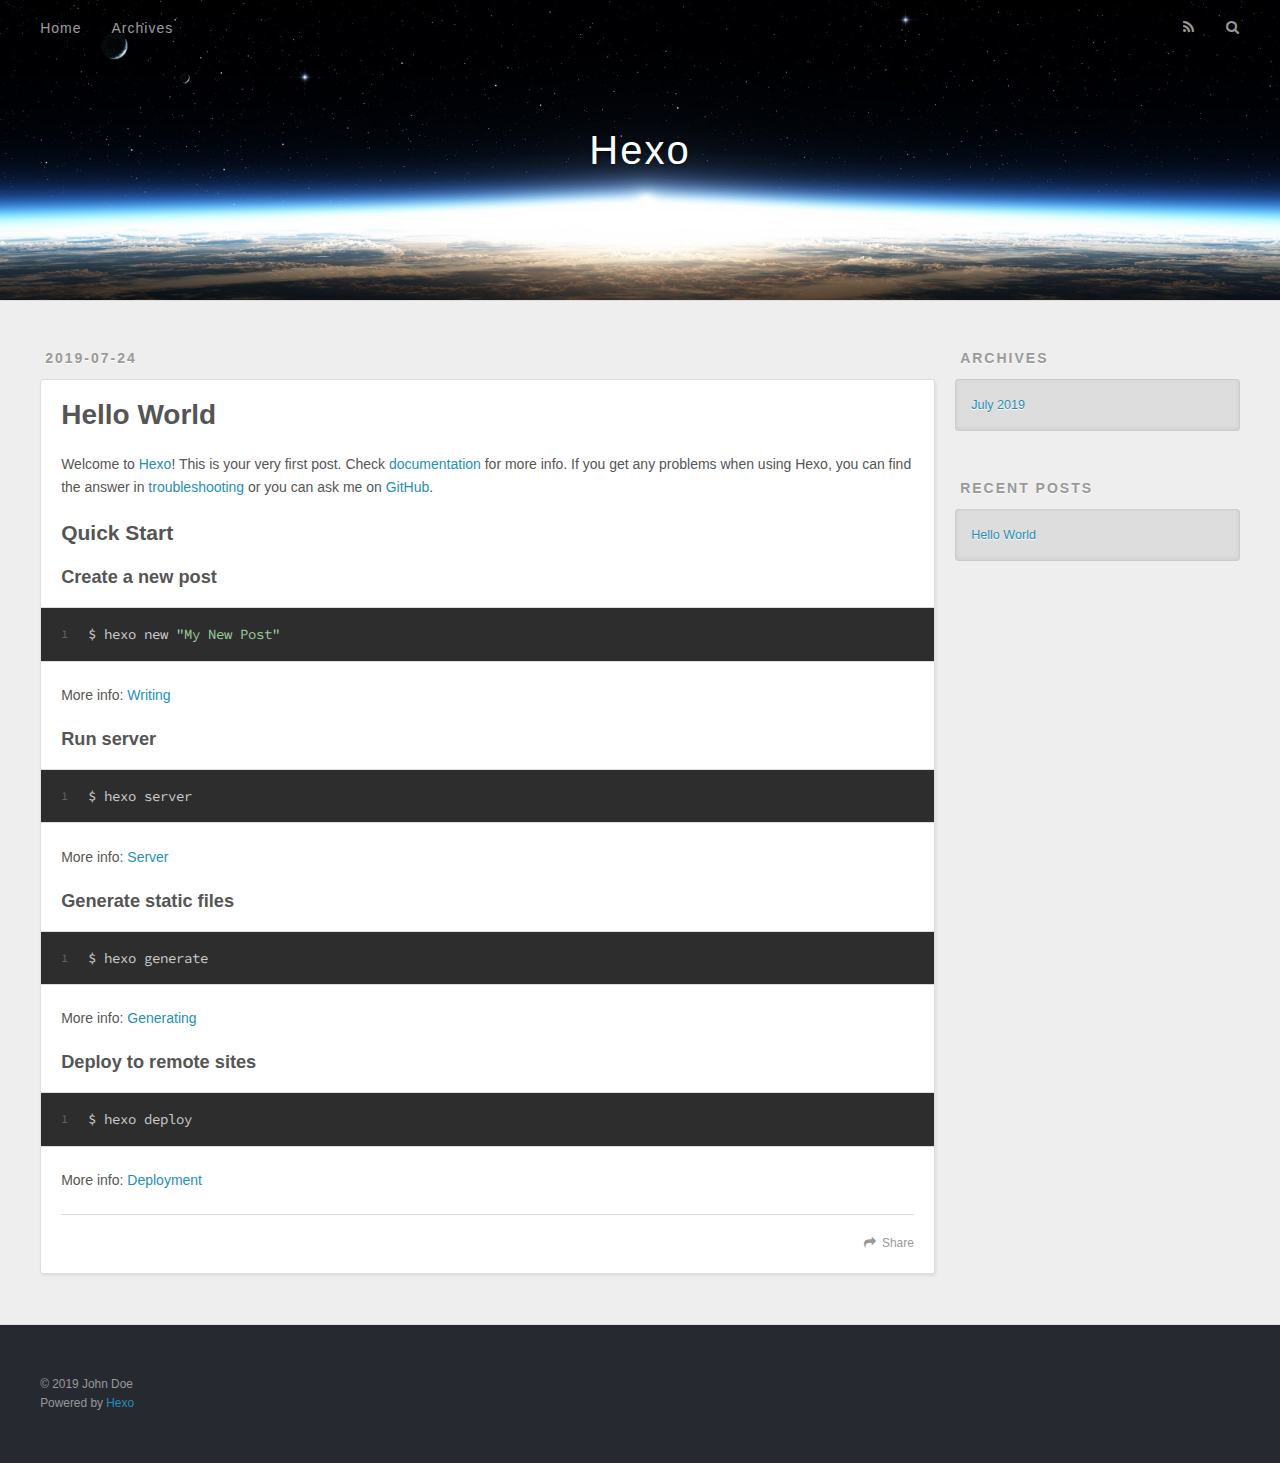
==== index.html @ 407a50f7 "Site updated: 2019-07-24 00:51:24" ====
<!DOCTYPE html>
<html>
<head><meta name="generator" content="Hexo 3.9.0">
  <meta charset="utf-8">
  

  
  <title>Hexo</title>
  <meta name="viewport" content="width=device-width, initial-scale=1, maximum-scale=1">
  <meta property="og:type" content="website">
<meta property="og:title" content="Hexo">
<meta property="og:url" content="http://yoursite.com/index.html">
<meta property="og:site_name" content="Hexo">
<meta property="og:locale" content="default">
<meta name="twitter:card" content="summary">
<meta name="twitter:title" content="Hexo">
  
    <link rel="alternate" href="/atom.xml" title="Hexo" type="application/atom+xml">
  
  
    <link rel="icon" href="/favicon.png">
  
  
    <link href="//fonts.googleapis.com/css?family=Source+Code+Pro" rel="stylesheet" type="text/css">
  
  <link rel="stylesheet" href="/css/style.css">
</head>
</html>
<body>
  <div id="container">
    <div id="wrap">
      <header id="header">
  <div id="banner"></div>
  <div id="header-outer" class="outer">
    <div id="header-title" class="inner">
      <h1 id="logo-wrap">
        <a href="/" id="logo">Hexo</a>
      </h1>
      
    </div>
    <div id="header-inner" class="inner">
      <nav id="main-nav">
        <a id="main-nav-toggle" class="nav-icon"></a>
        
          <a class="main-nav-link" href="/">Home</a>
        
          <a class="main-nav-link" href="/archives">Archives</a>
        
      </nav>
      <nav id="sub-nav">
        
          <a id="nav-rss-link" class="nav-icon" href="/atom.xml" title="RSS Feed"></a>
        
        <a id="nav-search-btn" class="nav-icon" title="Search"></a>
      </nav>
      <div id="search-form-wrap">
        <form action="//google.com/search" method="get" accept-charset="UTF-8" class="search-form"><input type="search" name="q" class="search-form-input" placeholder="Search"><button type="submit" class="search-form-submit">&#xF002;</button><input type="hidden" name="sitesearch" value="http://yoursite.com"></form>
      </div>
    </div>
  </div>
</header>
      <div class="outer">
        <section id="main">
  
    <article id="post-hello-world" class="article article-type-post" itemscope itemprop="blogPost">
  <div class="article-meta">
    <a href="/2019/07/24/hello-world/" class="article-date">
  <time datetime="2019-07-23T16:25:57.704Z" itemprop="datePublished">2019-07-24</time>
</a>
    
  </div>
  <div class="article-inner">
    
    
      <header class="article-header">
        
  
    <h1 itemprop="name">
      <a class="article-title" href="/2019/07/24/hello-world/">Hello World</a>
    </h1>
  

      </header>
    
    <div class="article-entry" itemprop="articleBody">
      
        <p>Welcome to <a href="https://hexo.io/" target="_blank" rel="noopener">Hexo</a>! This is your very first post. Check <a href="https://hexo.io/docs/" target="_blank" rel="noopener">documentation</a> for more info. If you get any problems when using Hexo, you can find the answer in <a href="https://hexo.io/docs/troubleshooting.html" target="_blank" rel="noopener">troubleshooting</a> or you can ask me on <a href="https://github.com/hexojs/hexo/issues" target="_blank" rel="noopener">GitHub</a>.</p>
<h2 id="Quick-Start"><a href="#Quick-Start" class="headerlink" title="Quick Start"></a>Quick Start</h2><h3 id="Create-a-new-post"><a href="#Create-a-new-post" class="headerlink" title="Create a new post"></a>Create a new post</h3><figure class="highlight bash"><table><tr><td class="gutter"><pre><span class="line">1</span><br></pre></td><td class="code"><pre><span class="line">$ hexo new <span class="string">"My New Post"</span></span><br></pre></td></tr></table></figure>

<p>More info: <a href="https://hexo.io/docs/writing.html" target="_blank" rel="noopener">Writing</a></p>
<h3 id="Run-server"><a href="#Run-server" class="headerlink" title="Run server"></a>Run server</h3><figure class="highlight bash"><table><tr><td class="gutter"><pre><span class="line">1</span><br></pre></td><td class="code"><pre><span class="line">$ hexo server</span><br></pre></td></tr></table></figure>

<p>More info: <a href="https://hexo.io/docs/server.html" target="_blank" rel="noopener">Server</a></p>
<h3 id="Generate-static-files"><a href="#Generate-static-files" class="headerlink" title="Generate static files"></a>Generate static files</h3><figure class="highlight bash"><table><tr><td class="gutter"><pre><span class="line">1</span><br></pre></td><td class="code"><pre><span class="line">$ hexo generate</span><br></pre></td></tr></table></figure>

<p>More info: <a href="https://hexo.io/docs/generating.html" target="_blank" rel="noopener">Generating</a></p>
<h3 id="Deploy-to-remote-sites"><a href="#Deploy-to-remote-sites" class="headerlink" title="Deploy to remote sites"></a>Deploy to remote sites</h3><figure class="highlight bash"><table><tr><td class="gutter"><pre><span class="line">1</span><br></pre></td><td class="code"><pre><span class="line">$ hexo deploy</span><br></pre></td></tr></table></figure>

<p>More info: <a href="https://hexo.io/docs/deployment.html" target="_blank" rel="noopener">Deployment</a></p>

      
    </div>
    <footer class="article-footer">
      <a data-url="http://yoursite.com/2019/07/24/hello-world/" data-id="cjyg1fv7h0000yu97b7y4ywlx" class="article-share-link">Share</a>
      
      
    </footer>
  </div>
  
</article>


  


</section>
        
          <aside id="sidebar">
  
    

  
    

  
    
  
    
  <div class="widget-wrap">
    <h3 class="widget-title">Archives</h3>
    <div class="widget">
      <ul class="archive-list"><li class="archive-list-item"><a class="archive-list-link" href="/archives/2019/07/">July 2019</a></li></ul>
    </div>
  </div>


  
    
  <div class="widget-wrap">
    <h3 class="widget-title">Recent Posts</h3>
    <div class="widget">
      <ul>
        
          <li>
            <a href="/2019/07/24/hello-world/">Hello World</a>
          </li>
        
      </ul>
    </div>
  </div>

  
</aside>
        
      </div>
      <footer id="footer">
  
  <div class="outer">
    <div id="footer-info" class="inner">
      &copy; 2019 John Doe<br>
      Powered by <a href="http://hexo.io/" target="_blank">Hexo</a>
    </div>
  </div>
</footer>
    </div>
    <nav id="mobile-nav">
  
    <a href="/" class="mobile-nav-link">Home</a>
  
    <a href="/archives" class="mobile-nav-link">Archives</a>
  
</nav>
    

<script src="//ajax.googleapis.com/ajax/libs/jquery/2.0.3/jquery.min.js"></script>


  <link rel="stylesheet" href="/fancybox/jquery.fancybox.css">
  <script src="/fancybox/jquery.fancybox.pack.js"></script>


<script src="/js/script.js"></script>



  </div>
</body>
</html>
---- css/style.css ----
body {
  width: 100%;
}
body:before,
body:after {
  content: "";
  display: table;
}
body:after {
  clear: both;
}
html,
body,
div,
span,
applet,
object,
iframe,
h1,
h2,
h3,
h4,
h5,
h6,
p,
blockquote,
pre,
a,
abbr,
acronym,
address,
big,
cite,
code,
del,
dfn,
em,
img,
ins,
kbd,
q,
s,
samp,
small,
strike,
strong,
sub,
sup,
tt,
var,
dl,
dt,
dd,
ol,
ul,
li,
fieldset,
form,
label,
legend,
table,
caption,
tbody,
tfoot,
thead,
tr,
th,
td {
  margin: 0;
  padding: 0;
  border: 0;
  outline: 0;
  font-weight: inherit;
  font-style: inherit;
  font-family: inherit;
  font-size: 100%;
  vertical-align: baseline;
}
body {
  line-height: 1;
  color: #000;
  background: #fff;
}
ol,
ul {
  list-style: none;
}
table {
  border-collapse: separate;
  border-spacing: 0;
  vertical-align: middle;
}
caption,
th,
td {
  text-align: left;
  font-weight: normal;
  vertical-align: middle;
}
a img {
  border: none;
}
input,
button {
  margin: 0;
  padding: 0;
}
input::-moz-focus-inner,
button::-moz-focus-inner {
  border: 0;
  padding: 0;
}
@font-face {
  font-family: FontAwesome;
  font-style: normal;
  font-weight: normal;
  src: url("fonts/fontawesome-webfont.eot?v=#4.0.3");
  src: url("fonts/fontawesome-webfont.eot?#iefix&v=#4.0.3") format("embedded-opentype"), url("fonts/fontawesome-webfont.woff?v=#4.0.3") format("woff"), url("fonts/fontawesome-webfont.ttf?v=#4.0.3") format("truetype"), url("fonts/fontawesome-webfont.svg#fontawesomeregular?v=#4.0.3") format("svg");
}
html,
body,
#container {
  height: 100%;
}
body {
  background: #eee;
  font: 14px -apple-system, BlinkMacSystemFont, "Segoe UI", "Roboto", "Oxygen", "Ubuntu", "Cantarell", "Fira Sans", "Droid Sans", "Helvetica Neue", sans-serif;
  -webkit-text-size-adjust: 100%;
}
.outer {
  max-width: 1220px;
  margin: 0 auto;
  padding: 0 20px;
}
.outer:before,
.outer:after {
  content: "";
  display: table;
}
.outer:after {
  clear: both;
}
.inner {
  display: inline;
  float: left;
  width: 98.33333333333333%;
  margin: 0 0.833333333333333%;
}
.left,
.alignleft {
  float: left;
}
.right,
.alignright {
  float: right;
}
.clear {
  clear: both;
}
#container {
  position: relative;
}
.mobile-nav-on {
  overflow: hidden;
}
#wrap {
  height: 100%;
  width: 100%;
  position: absolute;
  top: 0;
  left: 0;
  -webkit-transition: 0.2s ease-out;
  -moz-transition: 0.2s ease-out;
  -ms-transition: 0.2s ease-out;
  transition: 0.2s ease-out;
  z-index: 1;
  background: #eee;
}
.mobile-nav-on #wrap {
  left: 280px;
}
@media screen and (min-width: 768px) {
  #main {
    display: inline;
    float: left;
    width: 73.33333333333333%;
    margin: 0 0.833333333333333%;
  }
}
.article-date,
.article-category-link,
.archive-year,
.widget-title {
  text-decoration: none;
  text-transform: uppercase;
  letter-spacing: 2px;
  color: #999;
  margin-bottom: 1em;
  margin-left: 5px;
  line-height: 1em;
  text-shadow: 0 1px #fff;
  font-weight: bold;
}
.article-inner,
.archive-article-inner {
  background: #fff;
  -webkit-box-shadow: 1px 2px 3px #ddd;
  box-shadow: 1px 2px 3px #ddd;
  border: 1px solid #ddd;
  border-radius: 3px;
}
.article-entry h1,
.widget h1 {
  font-size: 2em;
}
.article-entry h2,
.widget h2 {
  font-size: 1.5em;
}
.article-entry h3,
.widget h3 {
  font-size: 1.3em;
}
.article-entry h4,
.widget h4 {
  font-size: 1.2em;
}
.article-entry h5,
.widget h5 {
  font-size: 1em;
}
.article-entry h6,
.widget h6 {
  font-size: 1em;
  color: #999;
}
.article-entry hr,
.widget hr {
  border: 1px dashed #ddd;
}
.article-entry strong,
.widget strong {
  font-weight: bold;
}
.article-entry em,
.widget em,
.article-entry cite,
.widget cite {
  font-style: italic;
}
.article-entry sup,
.widget sup,
.article-entry sub,
.widget sub {
  font-size: 0.75em;
  line-height: 0;
  position: relative;
  vertical-align: baseline;
}
.article-entry sup,
.widget sup {
  top: -0.5em;
}
.article-entry sub,
.widget sub {
  bottom: -0.2em;
}
.article-entry small,
.widget small {
  font-size: 0.85em;
}
.article-entry acronym,
.widget acronym,
.article-entry abbr,
.widget abbr {
  border-bottom: 1px dotted;
}
.article-entry ul,
.widget ul,
.article-entry ol,
.widget ol,
.article-entry dl,
.widget dl {
  margin: 0 20px;
  line-height: 1.6em;
}
.article-entry ul ul,
.widget ul ul,
.article-entry ol ul,
.widget ol ul,
.article-entry ul ol,
.widget ul ol,
.article-entry ol ol,
.widget ol ol {
  margin-top: 0;
  margin-bottom: 0;
}
.article-entry ul,
.widget ul {
  list-style: disc;
}
.article-entry ol,
.widget ol {
  list-style: decimal;
}
.article-entry dt,
.widget dt {
  font-weight: bold;
}
#header {
  height: 300px;
  position: relative;
  border-bottom: 1px solid #ddd;
}
#header:before,
#header:after {
  content: "";
  position: absolute;
  left: 0;
  right: 0;
  height: 40px;
}
#header:before {
  top: 0;
  background: -webkit-linear-gradient(rgba(0,0,0,0.2), transparent);
  background: -moz-linear-gradient(rgba(0,0,0,0.2), transparent);
  background: -ms-linear-gradient(rgba(0,0,0,0.2), transparent);
  background: linear-gradient(rgba(0,0,0,0.2), transparent);
}
#header:after {
  bottom: 0;
  background: -webkit-linear-gradient(transparent, rgba(0,0,0,0.2));
  background: -moz-linear-gradient(transparent, rgba(0,0,0,0.2));
  background: -ms-linear-gradient(transparent, rgba(0,0,0,0.2));
  background: linear-gradient(transparent, rgba(0,0,0,0.2));
}
#header-outer {
  height: 100%;
  position: relative;
}
#header-inner {
  position: relative;
  overflow: hidden;
}
#banner {
  position: absolute;
  top: 0;
  left: 0;
  width: 100%;
  height: 100%;
  background: url("images/banner.jpg") center #000;
  -webkit-background-size: cover;
  -moz-background-size: cover;
  background-size: cover;
  z-index: -1;
}
#header-title {
  text-align: center;
  height: 40px;
  position: absolute;
  top: 50%;
  left: 0;
  margin-top: -20px;
}
#logo,
#subtitle {
  text-decoration: none;
  color: #fff;
  font-weight: 300;
  text-shadow: 0 1px 4px rgba(0,0,0,0.3);
}
#logo {
  font-size: 40px;
  line-height: 40px;
  letter-spacing: 2px;
}
#subtitle {
  font-size: 16px;
  line-height: 16px;
  letter-spacing: 1px;
}
#subtitle-wrap {
  margin-top: 16px;
}
#main-nav {
  float: left;
  margin-left: -15px;
}
.nav-icon,
.main-nav-link {
  float: left;
  color: #fff;
  opacity: 0.6;
  text-decoration: none;
  text-shadow: 0 1px rgba(0,0,0,0.2);
  -webkit-transition: opacity 0.2s;
  -moz-transition: opacity 0.2s;
  -ms-transition: opacity 0.2s;
  transition: opacity 0.2s;
  display: block;
  padding: 20px 15px;
}
.nav-icon:hover,
.main-nav-link:hover {
  opacity: 1;
}
.nav-icon {
  font-family: FontAwesome;
  text-align: center;
  font-size: 14px;
  width: 14px;
  height: 14px;
  padding: 20px 15px;
  position: relative;
  cursor: pointer;
}
.main-nav-link {
  font-weight: 300;
  letter-spacing: 1px;
}
@media screen and (max-width: 479px) {
  .main-nav-link {
    display: none;
  }
}
#main-nav-toggle {
  display: none;
}
#main-nav-toggle:before {
  content: "\f0c9";
}
@media screen and (max-width: 479px) {
  #main-nav-toggle {
    display: block;
  }
}
#sub-nav {
  float: right;
  margin-right: -15px;
}
#nav-rss-link:before {
  content: "\f09e";
}
#nav-search-btn:before {
  content: "\f002";
}
#search-form-wrap {
  position: absolute;
  top: 15px;
  width: 150px;
  height: 30px;
  right: -150px;
  opacity: 0;
  -webkit-transition: 0.2s ease-out;
  -moz-transition: 0.2s ease-out;
  -ms-transition: 0.2s ease-out;
  transition: 0.2s ease-out;
}
#search-form-wrap.on {
  opacity: 1;
  right: 0;
}
@media screen and (max-width: 479px) {
  #search-form-wrap {
    width: 100%;
    right: -100%;
  }
}
.search-form {
  position: absolute;
  top: 0;
  left: 0;
  right: 0;
  background: #fff;
  padding: 5px 15px;
  border-radius: 15px;
  -webkit-box-shadow: 0 0 10px rgba(0,0,0,0.3);
  box-shadow: 0 0 10px rgba(0,0,0,0.3);
}
.search-form-input {
  border: none;
  background: none;
  color: #555;
  width: 100%;
  font: 13px -apple-system, BlinkMacSystemFont, "Segoe UI", "Roboto", "Oxygen", "Ubuntu", "Cantarell", "Fira Sans", "Droid Sans", "Helvetica Neue", sans-serif;
  outline: none;
}
.search-form-input::-webkit-search-results-decoration,
.search-form-input::-webkit-search-cancel-button {
  -webkit-appearance: none;
}
.search-form-submit {
  position: absolute;
  top: 50%;
  right: 10px;
  margin-top: -7px;
  font: 13px FontAwesome;
  border: none;
  background: none;
  color: #bbb;
  cursor: pointer;
}
.search-form-submit:hover,
.search-form-submit:focus {
  color: #777;
}
.article {
  margin: 50px 0;
}
.article-inner {
  overflow: hidden;
}
.article-meta:before,
.article-meta:after {
  content: "";
  display: table;
}
.article-meta:after {
  clear: both;
}
.article-date {
  float: left;
}
.article-category {
  float: left;
  line-height: 1em;
  color: #ccc;
  text-shadow: 0 1px #fff;
  margin-left: 8px;
}
.article-category:before {
  content: "\2022";
}
.article-category-link {
  margin: 0 12px 1em;
}
.article-header {
  padding: 20px 20px 0;
}
.article-title {
  text-decoration: none;
  font-size: 2em;
  font-weight: bold;
  color: #555;
  line-height: 1.1em;
  -webkit-transition: color 0.2s;
  -moz-transition: color 0.2s;
  -ms-transition: color 0.2s;
  transition: color 0.2s;
}
a.article-title:hover {
  color: #258fb8;
}
.article-entry {
  color: #555;
  padding: 0 20px;
}
.article-entry:before,
.article-entry:after {
  content: "";
  display: table;
}
.article-entry:after {
  clear: both;
}
.article-entry p,
.article-entry table {
  line-height: 1.6em;
  margin: 1.6em 0;
}
.article-entry h1,
.article-entry h2,
.article-entry h3,
.article-entry h4,
.article-entry h5,
.article-entry h6 {
  font-weight: bold;
}
.article-entry h1,
.article-entry h2,
.article-entry h3,
.article-entry h4,
.article-entry h5,
.article-entry h6 {
  line-height: 1.1em;
  margin: 1.1em 0;
}
.article-entry a {
  color: #258fb8;
  text-decoration: none;
}
.article-entry a:hover {
  text-decoration: underline;
}
.article-entry ul,
.article-entry ol,
.article-entry dl {
  margin-top: 1.6em;
  margin-bottom: 1.6em;
}
.article-entry img,
.article-entry video {
  max-width: 100%;
  height: auto;
  display: block;
  margin: auto;
}
.article-entry iframe {
  border: none;
}
.article-entry table {
  width: 100%;
  border-collapse: collapse;
  border-spacing: 0;
}
.article-entry th {
  font-weight: bold;
  border-bottom: 3px solid #ddd;
  padding-bottom: 0.5em;
}
.article-entry td {
  border-bottom: 1px solid #ddd;
  padding: 10px 0;
}
.article-entry blockquote {
  font-family: Georgia, "Times New Roman", serif;
  font-size: 1.4em;
  margin: 1.6em 20px;
  text-align: center;
}
.article-entry blockquote footer {
  font-size: 14px;
  margin: 1.6em 0;
  font-family: -apple-system, BlinkMacSystemFont, "Segoe UI", "Roboto", "Oxygen", "Ubuntu", "Cantarell", "Fira Sans", "Droid Sans", "Helvetica Neue", sans-serif;
}
.article-entry blockquote footer cite:before {
  content: "—";
  padding: 0 0.5em;
}
.article-entry .pullquote {
  text-align: left;
  width: 45%;
  margin: 0;
}
.article-entry .pullquote.left {
  margin-left: 0.5em;
  margin-right: 1em;
}
.article-entry .pullquote.right {
  margin-right: 0.5em;
  margin-left: 1em;
}
.article-entry .caption {
  color: #999;
  display: block;
  font-size: 0.9em;
  margin-top: 0.5em;
  position: relative;
  text-align: center;
}
.article-entry .video-container {
  position: relative;
  padding-top: 56.25%;
  height: 0;
  overflow: hidden;
}
.article-entry .video-container iframe,
.article-entry .video-container object,
.article-entry .video-container embed {
  position: absolute;
  top: 0;
  left: 0;
  width: 100%;
  height: 100%;
  margin-top: 0;
}
.article-more-link a {
  display: inline-block;
  line-height: 1em;
  padding: 6px 15px;
  border-radius: 15px;
  background: #eee;
  color: #999;
  text-shadow: 0 1px #fff;
  text-decoration: none;
}
.article-more-link a:hover {
  background: #258fb8;
  color: #fff;
  text-decoration: none;
  text-shadow: 0 1px #1e7293;
}
.article-footer {
  font-size: 0.85em;
  line-height: 1.6em;
  border-top: 1px solid #ddd;
  padding-top: 1.6em;
  margin: 0 20px 20px;
}
.article-footer:before,
.article-footer:after {
  content: "";
  display: table;
}
.article-footer:after {
  clear: both;
}
.article-footer a {
  color: #999;
  text-decoration: none;
}
.article-footer a:hover {
  color: #555;
}
.article-tag-list-item {
  float: left;
  margin-right: 10px;
}
.article-tag-list-link:before {
  content: "#";
}
.article-comment-link {
  float: right;
}
.article-comment-link:before {
  content: "\f075";
  font-family: FontAwesome;
  padding-right: 8px;
}
.article-share-link {
  cursor: pointer;
  float: right;
  margin-left: 20px;
}
.article-share-link:before {
  content: "\f064";
  font-family: FontAwesome;
  padding-right: 6px;
}
#article-nav {
  position: relative;
}
#article-nav:before,
#article-nav:after {
  content: "";
  display: table;
}
#article-nav:after {
  clear: both;
}
@media screen and (min-width: 768px) {
  #article-nav {
    margin: 50px 0;
  }
  #article-nav:before {
    width: 8px;
    height: 8px;
    position: absolute;
    top: 50%;
    left: 50%;
    margin-top: -4px;
    margin-left: -4px;
    content: "";
    border-radius: 50%;
    background: #ddd;
    -webkit-box-shadow: 0 1px 2px #fff;
    box-shadow: 0 1px 2px #fff;
  }
}
.article-nav-link-wrap {
  text-decoration: none;
  text-shadow: 0 1px #fff;
  color: #999;
  -webkit-box-sizing: border-box;
  -moz-box-sizing: border-box;
  box-sizing: border-box;
  margin-top: 50px;
  text-align: center;
  display: block;
}
.article-nav-link-wrap:hover {
  color: #555;
}
@media screen and (min-width: 768px) {
  .article-nav-link-wrap {
    width: 50%;
    margin-top: 0;
  }
}
@media screen and (min-width: 768px) {
  #article-nav-newer {
    float: left;
    text-align: right;
    padding-right: 20px;
  }
}
@media screen and (min-width: 768px) {
  #article-nav-older {
    float: right;
    text-align: left;
    padding-left: 20px;
  }
}
.article-nav-caption {
  text-transform: uppercase;
  letter-spacing: 2px;
  color: #ddd;
  line-height: 1em;
  font-weight: bold;
}
#article-nav-newer .article-nav-caption {
  margin-right: -2px;
}
.article-nav-title {
  font-size: 0.85em;
  line-height: 1.6em;
  margin-top: 0.5em;
}
.article-share-box {
  position: absolute;
  display: none;
  background: #fff;
  -webkit-box-shadow: 1px 2px 10px rgba(0,0,0,0.2);
  box-shadow: 1px 2px 10px rgba(0,0,0,0.2);
  border-radius: 3px;
  margin-left: -145px;
  overflow: hidden;
  z-index: 1;
}
.article-share-box.on {
  display: block;
}
.article-share-input {
  width: 100%;
  background: none;
  -webkit-box-sizing: border-box;
  -moz-box-sizing: border-box;
  box-sizing: border-box;
  font: 14px -apple-system, BlinkMacSystemFont, "Segoe UI", "Roboto", "Oxygen", "Ubuntu", "Cantarell", "Fira Sans", "Droid Sans", "Helvetica Neue", sans-serif;
  padding: 0 15px;
  color: #555;
  outline: none;
  border: 1px solid #ddd;
  border-radius: 3px 3px 0 0;
  height: 36px;
  line-height: 36px;
}
.article-share-links {
  background: #eee;
}
.article-share-links:before,
.article-share-links:after {
  content: "";
  display: table;
}
.article-share-links:after {
  clear: both;
}
.article-share-twitter,
.article-share-facebook,
.article-share-pinterest,
.article-share-google {
  width: 50px;
  height: 36px;
  display: block;
  float: left;
  position: relative;
  color: #999;
  text-shadow: 0 1px #fff;
}
.article-share-twitter:before,
.article-share-facebook:before,
.article-share-pinterest:before,
.article-share-google:before {
  font-size: 20px;
  font-family: FontAwesome;
  width: 20px;
  height: 20px;
  position: absolute;
  top: 50%;
  left: 50%;
  margin-top: -10px;
  margin-left: -10px;
  text-align: center;
}
.article-share-twitter:hover,
.article-share-facebook:hover,
.article-share-pinterest:hover,
.article-share-google:hover {
  color: #fff;
}
.article-share-twitter:before {
  content: "\f099";
}
.article-share-twitter:hover {
  background: #00aced;
  text-shadow: 0 1px #008abe;
}
.article-share-facebook:before {
  content: "\f09a";
}
.article-share-facebook:hover {
  background: #3b5998;
  text-shadow: 0 1px #2f477a;
}
.article-share-pinterest:before {
  content: "\f0d2";
}
.article-share-pinterest:hover {
  background: #cb2027;
  text-shadow: 0 1px #a21a1f;
}
.article-share-google:before {
  content: "\f0d5";
}
.article-share-google:hover {
  background: #dd4b39;
  text-shadow: 0 1px #be3221;
}
.article-gallery {
  background: #000;
  position: relative;
}
.article-gallery-photos {
  position: relative;
  overflow: hidden;
}
.article-gallery-img {
  display: none;
  max-width: 100%;
}
.article-gallery-img:first-child {
  display: block;
}
.article-gallery-img.loaded {
  position: absolute;
  display: block;
}
.article-gallery-img img {
  display: block;
  max-width: 100%;
  margin: 0 auto;
}
#comments {
  background: #fff;
  -webkit-box-shadow: 1px 2px 3px #ddd;
  box-shadow: 1px 2px 3px #ddd;
  padding: 20px;
  border: 1px solid #ddd;
  border-radius: 3px;
  margin: 50px 0;
}
#comments a {
  color: #258fb8;
}
.archives-wrap {
  margin: 50px 0;
}
.archives:before,
.archives:after {
  content: "";
  display: table;
}
.archives:after {
  clear: both;
}
.archive-year-wrap {
  margin-bottom: 1em;
}
.archives {
  -webkit-column-gap: 10px;
  -moz-column-gap: 10px;
  column-gap: 10px;
}
@media screen and (min-width: 480px) and (max-width: 767px) {
  .archives {
    -webkit-column-count: 2;
    -moz-column-count: 2;
    column-count: 2;
  }
}
@media screen and (min-width: 768px) {
  .archives {
    -webkit-column-count: 3;
    -moz-column-count: 3;
    column-count: 3;
  }
}
.archive-article {
  -webkit-column-break-inside: avoid;
  page-break-inside: avoid;
  overflow: hidden;
  break-inside: avoid-column;
}
.archive-article-inner {
  padding: 10px;
  margin-bottom: 15px;
}
.archive-article-title {
  text-decoration: none;
  font-weight: bold;
  color: #555;
  -webkit-transition: color 0.2s;
  -moz-transition: color 0.2s;
  -ms-transition: color 0.2s;
  transition: color 0.2s;
  line-height: 1.6em;
}
.archive-article-title:hover {
  color: #258fb8;
}
.archive-article-footer {
  margin-top: 1em;
}
.archive-article-date {
  color: #999;
  text-decoration: none;
  font-size: 0.85em;
  line-height: 1em;
  margin-bottom: 0.5em;
  display: block;
}
#page-nav {
  margin: 50px auto;
  background: #fff;
  -webkit-box-shadow: 1px 2px 3px #ddd;
  box-shadow: 1px 2px 3px #ddd;
  border: 1px solid #ddd;
  border-radius: 3px;
  text-align: center;
  color: #999;
  overflow: hidden;
}
#page-nav:before,
#page-nav:after {
  content: "";
  display: table;
}
#page-nav:after {
  clear: both;
}
#page-nav a,
#page-nav span {
  padding: 10px 20px;
  line-height: 1;
  height: 2ex;
}
#page-nav a {
  color: #999;
  text-decoration: none;
}
#page-nav a:hover {
  background: #999;
  color: #fff;
}
#page-nav .prev {
  float: left;
}
#page-nav .next {
  float: right;
}
#page-nav .page-number {
  display: inline-block;
}
@media screen and (max-width: 479px) {
  #page-nav .page-number {
    display: none;
  }
}
#page-nav .current {
  color: #555;
  font-weight: bold;
}
#page-nav .space {
  color: #ddd;
}
#footer {
  background: #262a30;
  padding: 50px 0;
  border-top: 1px solid #ddd;
  color: #999;
}
#footer a {
  color: #258fb8;
  text-decoration: none;
}
#footer a:hover {
  text-decoration: underline;
}
#footer-info {
  line-height: 1.6em;
  font-size: 0.85em;
}
.article-entry pre,
.article-entry .highlight {
  background: #2d2d2d;
  margin: 0 -20px;
  padding: 15px 20px;
  border-style: solid;
  border-color: #ddd;
  border-width: 1px 0;
  overflow: auto;
  color: #ccc;
  line-height: 22.400000000000002px;
}
.article-entry .highlight .gutter pre,
.article-entry .gist .gist-file .gist-data .line-numbers {
  color: #666;
  font-size: 0.85em;
}
.article-entry pre,
.article-entry code {
  font-family: "Source Code Pro", Consolas, Monaco, Menlo, Consolas, monospace;
}
.article-entry code {
  background: #eee;
  text-shadow: 0 1px #fff;
  padding: 0 0.3em;
}
.article-entry pre code {
  background: none;
  text-shadow: none;
  padding: 0;
}
.article-entry .highlight pre {
  border: none;
  margin: 0;
  padding: 0;
}
.article-entry .highlight table {
  margin: 0;
  width: auto;
}
.article-entry .highlight td {
  border: none;
  padding: 0;
}
.article-entry .highlight figcaption {
  font-size: 0.85em;
  color: #999;
  line-height: 1em;
  margin-bottom: 1em;
}
.article-entry .highlight figcaption:before,
.article-entry .highlight figcaption:after {
  content: "";
  display: table;
}
.article-entry .highlight figcaption:after {
  clear: both;
}
.article-entry .highlight figcaption a {
  float: right;
}
.article-entry .highlight .gutter pre {
  text-align: right;
  padding-right: 20px;
}
.article-entry .highlight .line {
  height: 22.400000000000002px;
}
.article-entry .highlight .line.marked {
  background: #515151;
}
.article-entry .gist {
  margin: 0 -20px;
  border-style: solid;
  border-color: #ddd;
  border-width: 1px 0;
  background: #2d2d2d;
  padding: 15px 20px 15px 0;
}
.article-entry .gist .gist-file {
  border: none;
  font-family: "Source Code Pro", Consolas, Monaco, Menlo, Consolas, monospace;
  margin: 0;
}
.article-entry .gist .gist-file .gist-data {
  background: none;
  border: none;
}
.article-entry .gist .gist-file .gist-data .line-numbers {
  background: none;
  border: none;
  padding: 0 20px 0 0;
}
.article-entry .gist .gist-file .gist-data .line-data {
  padding: 0 !important;
}
.article-entry .gist .gist-file .highlight {
  margin: 0;
  padding: 0;
  border: none;
}
.article-entry .gist .gist-file .gist-meta {
  background: #2d2d2d;
  color: #999;
  font: 0.85em -apple-system, BlinkMacSystemFont, "Segoe UI", "Roboto", "Oxygen", "Ubuntu", "Cantarell", "Fira Sans", "Droid Sans", "Helvetica Neue", sans-serif;
  text-shadow: 0 0;
  padding: 0;
  margin-top: 1em;
  margin-left: 20px;
}
.article-entry .gist .gist-file .gist-meta a {
  color: #258fb8;
  font-weight: normal;
}
.article-entry .gist .gist-file .gist-meta a:hover {
  text-decoration: underline;
}
pre .comment,
pre .title {
  color: #999;
}
pre .variable,
pre .attribute,
pre .tag,
pre .regexp,
pre .ruby .constant,
pre .xml .tag .title,
pre .xml .pi,
pre .xml .doctype,
pre .html .doctype,
pre .css .id,
pre .css .class,
pre .css .pseudo {
  color: #f2777a;
}
pre .number,
pre .preprocessor,
pre .built_in,
pre .literal,
pre .params,
pre .constant {
  color: #f99157;
}
pre .class,
pre .ruby .class .title,
pre .css .rules .attribute {
  color: #9c9;
}
pre .string,
pre .value,
pre .inheritance,
pre .header,
pre .ruby .symbol,
pre .xml .cdata {
  color: #9c9;
}
pre .css .hexcolor {
  color: #6cc;
}
pre .function,
pre .python .decorator,
pre .python .title,
pre .ruby .function .title,
pre .ruby .title .keyword,
pre .perl .sub,
pre .javascript .title,
pre .coffeescript .title {
  color: #69c;
}
pre .keyword,
pre .javascript .function {
  color: #c9c;
}
@media screen and (max-width: 479px) {
  #mobile-nav {
    position: absolute;
    top: 0;
    left: 0;
    width: 280px;
    height: 100%;
    background: #191919;
    border-right: 1px solid #fff;
  }
}
@media screen and (max-width: 479px) {
  .mobile-nav-link {
    display: block;
    color: #999;
    text-decoration: none;
    padding: 15px 20px;
    font-weight: bold;
  }
  .mobile-nav-link:hover {
    color: #fff;
  }
}
@media screen and (min-width: 768px) {
  #sidebar {
    display: inline;
    float: left;
    width: 23.333333333333332%;
    margin: 0 0.833333333333333%;
  }
}
.widget-wrap {
  margin: 50px 0;
}
.widget {
  color: #777;
  text-shadow: 0 1px #fff;
  background: #ddd;
  -webkit-box-shadow: 0 -1px 4px #ccc inset;
  box-shadow: 0 -1px 4px #ccc inset;
  border: 1px solid #ccc;
  padding: 15px;
  border-radius: 3px;
}
.widget a {
  color: #258fb8;
  text-decoration: none;
}
.widget a:hover {
  text-decoration: underline;
}
.widget ul ul,
.widget ol ul,
.widget dl ul,
.widget ul ol,
.widget ol ol,
.widget dl ol,
.widget ul dl,
.widget ol dl,
.widget dl dl {
  margin-left: 15px;
  list-style: disc;
}
.widget {
  line-height: 1.6em;
  word-wrap: break-word;
  font-size: 0.9em;
}
.widget ul,
.widget ol {
  list-style: none;
  margin: 0;
}
.widget ul ul,
.widget ol ul,
.widget ul ol,
.widget ol ol {
  margin: 0 20px;
}
.widget ul ul,
.widget ol ul {
  list-style: disc;
}
.widget ul ol,
.widget ol ol {
  list-style: decimal;
}
.category-list-count,
.tag-list-count,
.archive-list-count {
  padding-left: 5px;
  color: #999;
  font-size: 0.85em;
}
.category-list-count:before,
.tag-list-count:before,
.archive-list-count:before {
  content: "(";
}
.category-list-count:after,
.tag-list-count:after,
.archive-list-count:after {
  content: ")";
}
.tagcloud a {
  margin-right: 5px;
  display: inline-block;
}
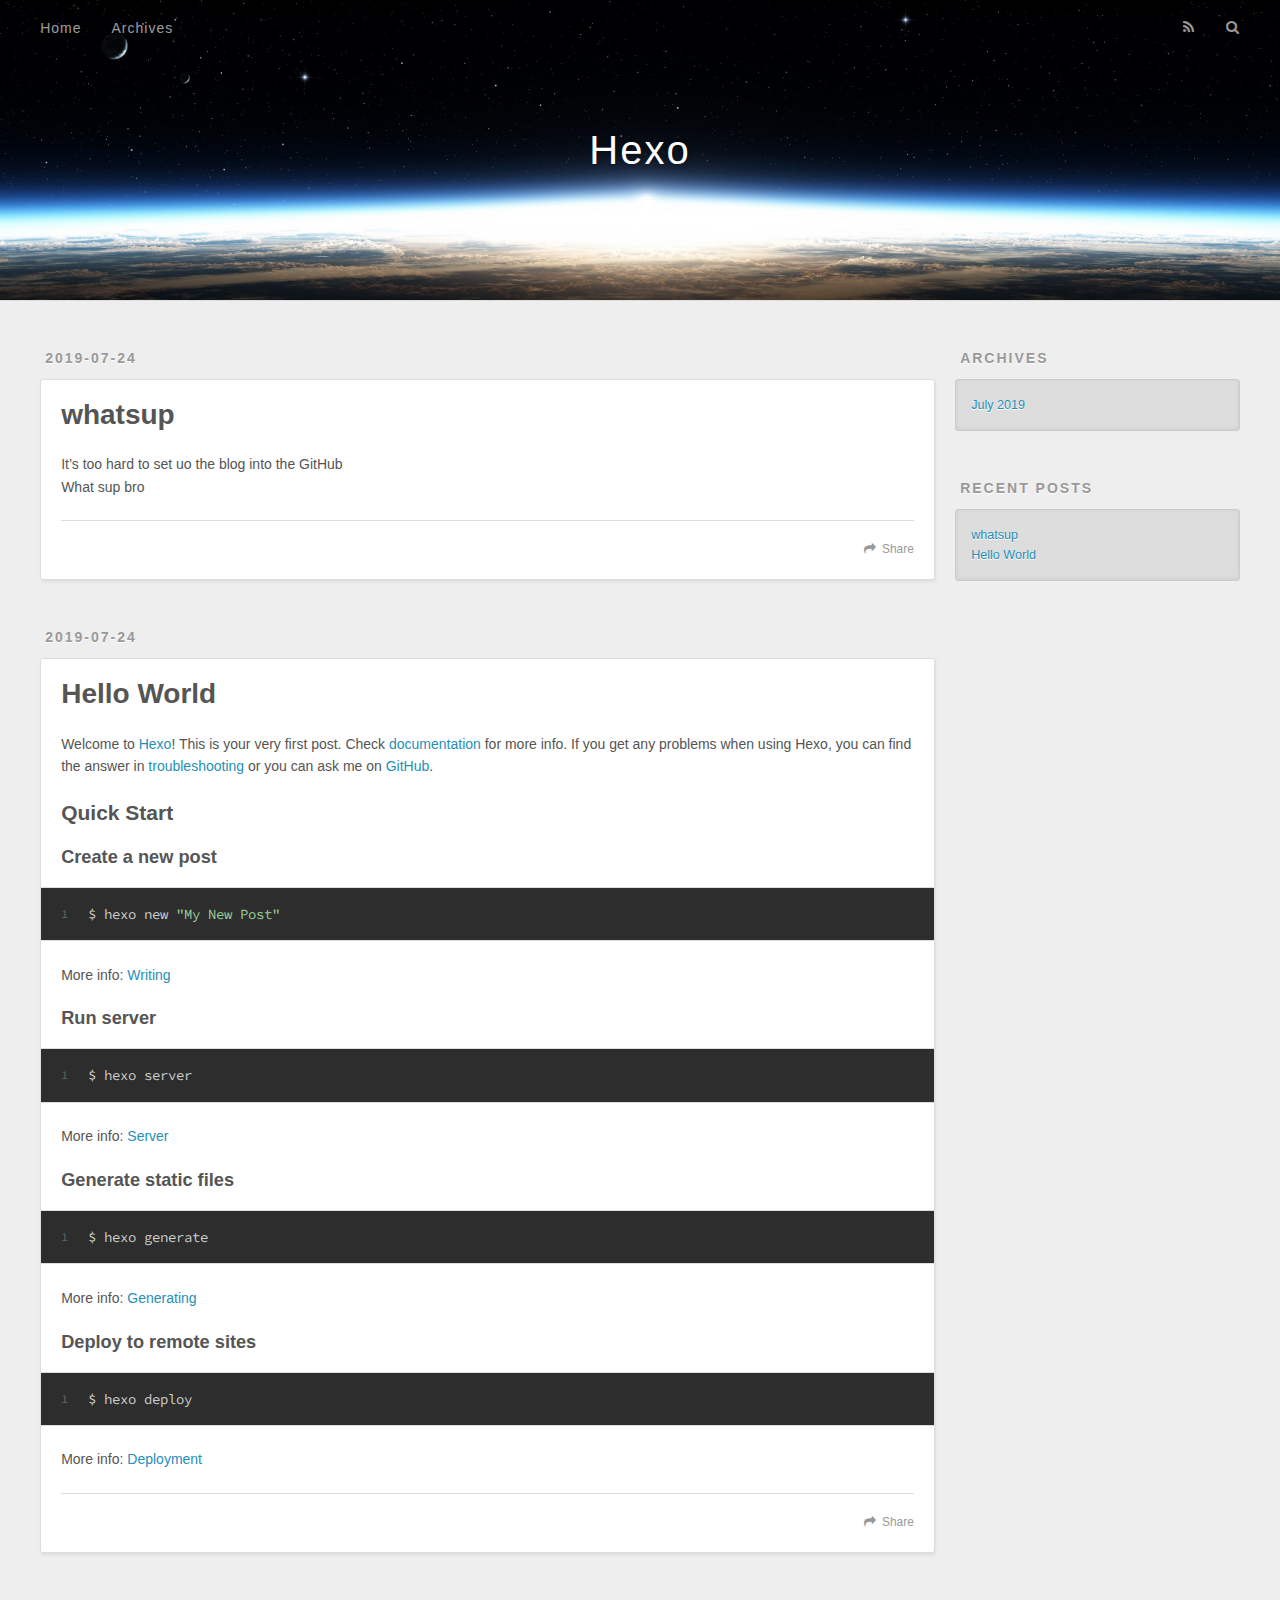
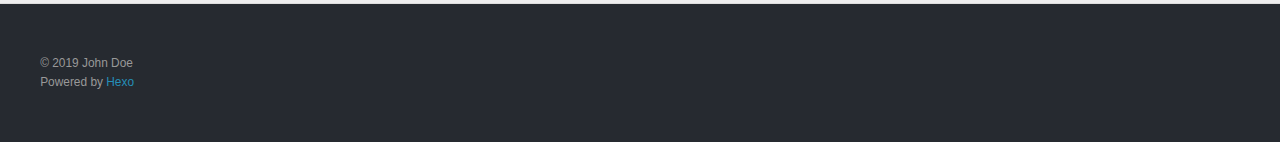
==== commit 904702e4: "Site updated: 2019-07-24 01:27:17" ====
--- a/index.html
+++ b/index.html
@@ -62,6 +62,43 @@
       <div class="outer">
         <section id="main">
   
+    <article id="post-whatsup" class="article article-type-post" itemscope itemprop="blogPost">
+  <div class="article-meta">
+    <a href="/2019/07/24/whatsup/" class="article-date">
+  <time datetime="2019-07-23T17:25:23.000Z" itemprop="datePublished">2019-07-24</time>
+</a>
+    
+  </div>
+  <div class="article-inner">
+    
+    
+      <header class="article-header">
+        
+  
+    <h1 itemprop="name">
+      <a class="article-title" href="/2019/07/24/whatsup/">whatsup</a>
+    </h1>
+  
+
+      </header>
+    
+    <div class="article-entry" itemprop="articleBody">
+      
+        <p>It’s too hard to set uo the blog into the GitHub<br>What sup bro</p>
+
+      
+    </div>
+    <footer class="article-footer">
+      <a data-url="http://yoursite.com/2019/07/24/whatsup/" data-id="cjyg3d7k70001hk9785lm76ee" class="article-share-link">Share</a>
+      
+      
+    </footer>
+  </div>
+  
+</article>
+
+
+  
     <article id="post-hello-world" class="article article-type-post" itemscope itemprop="blogPost">
   <div class="article-meta">
     <a href="/2019/07/24/hello-world/" class="article-date">
@@ -101,7 +138,7 @@
       
     </div>
     <footer class="article-footer">
-      <a data-url="http://yoursite.com/2019/07/24/hello-world/" data-id="cjyg1fv7h0000yu97b7y4ywlx" class="article-share-link">Share</a>
+      <a data-url="http://yoursite.com/2019/07/24/hello-world/" data-id="cjyg3d7k20000hk9774qochwr" class="article-share-link">Share</a>
       
       
     </footer>
@@ -142,6 +179,10 @@
       <ul>
         
           <li>
+            <a href="/2019/07/24/whatsup/">whatsup</a>
+          </li>
+        
+          <li>
             <a href="/2019/07/24/hello-world/">Hello World</a>
           </li>
         
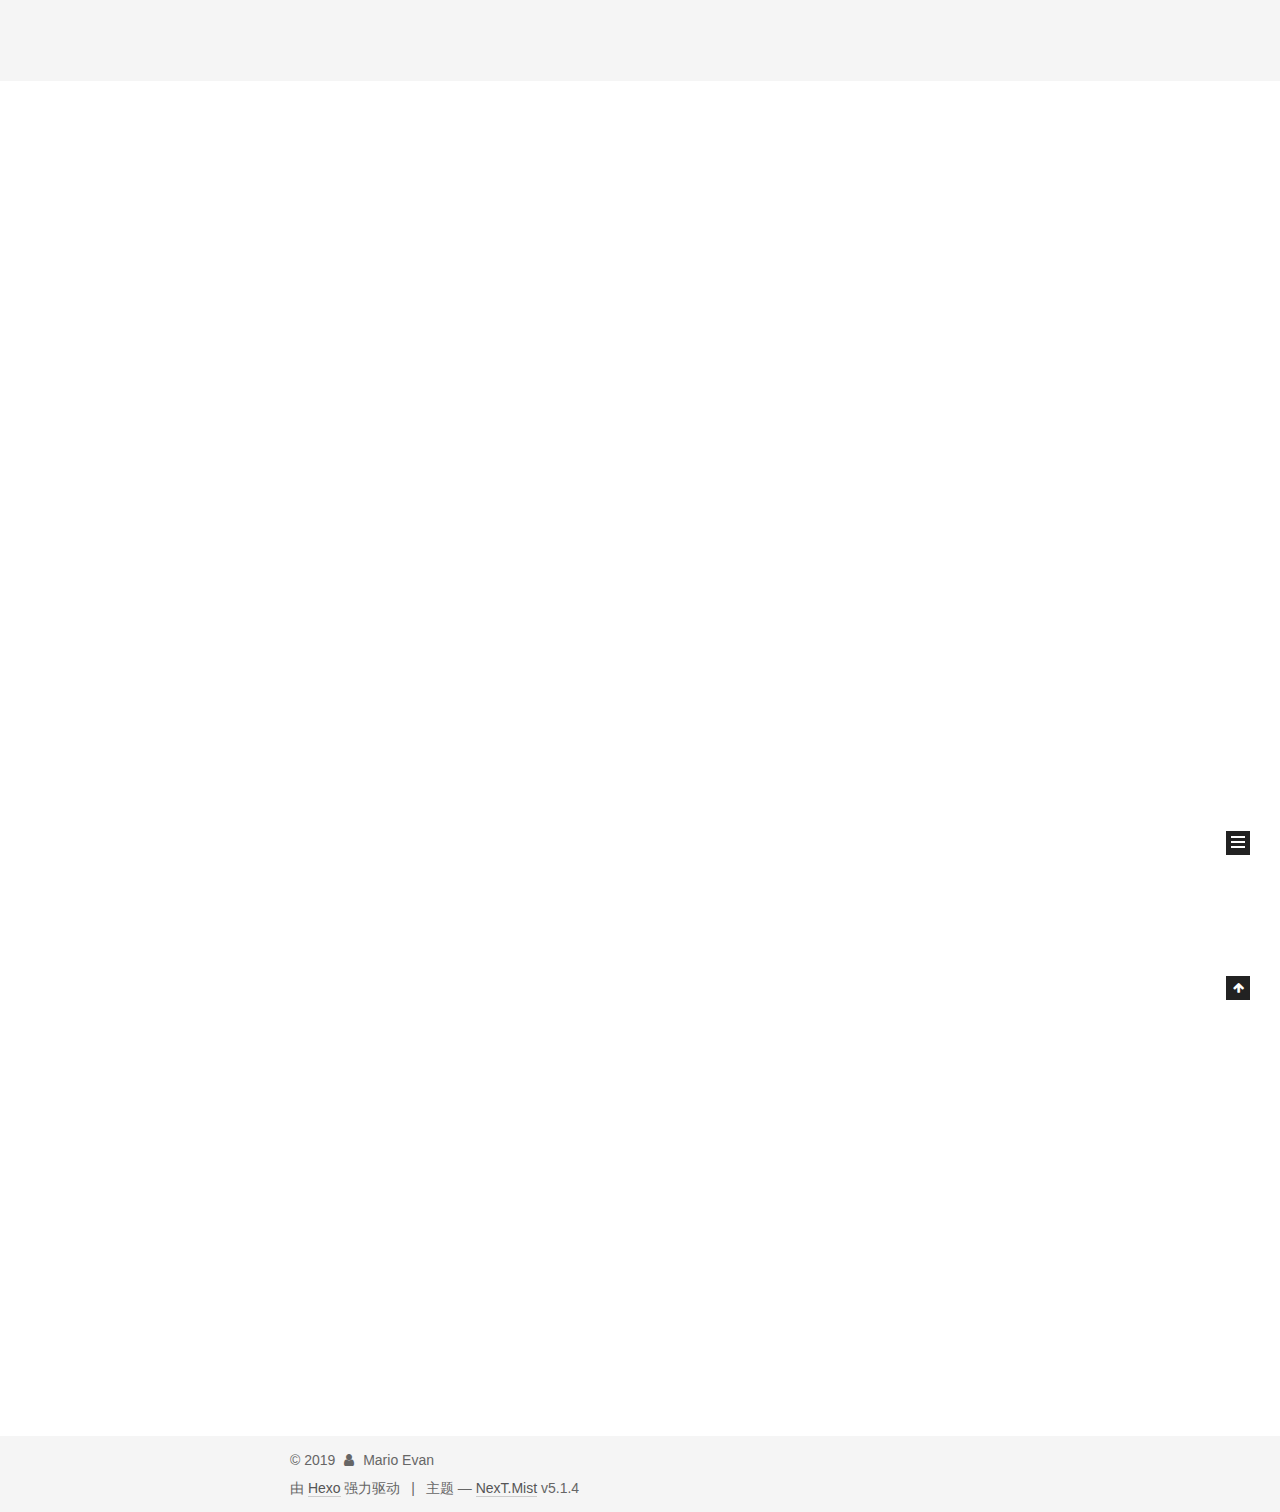
==== commit 1ab92e58: "Site updated: 2019-07-24 09:28:03" ====
--- a/index.html
+++ b/index.html
@@ -1,229 +1,752 @@
 <!DOCTYPE html>
-<html>
+
+
+
+  
+
+
+<html class="theme-next mist use-motion" lang="zh-Hans">
 <head><meta name="generator" content="Hexo 3.9.0">
-  <meta charset="utf-8">
-  
-
-  
-  <title>Hexo</title>
-  <meta name="viewport" content="width=device-width, initial-scale=1, maximum-scale=1">
-  <meta property="og:type" content="website">
-<meta property="og:title" content="Hexo">
+  <meta charset="UTF-8">
+<meta http-equiv="X-UA-Compatible" content="IE=edge">
+<meta name="viewport" content="width=device-width, initial-scale=1, maximum-scale=1">
+<meta name="theme-color" content="#222">
+
+
+
+
+
+
+
+
+
+<meta http-equiv="Cache-Control" content="no-transform">
+<meta http-equiv="Cache-Control" content="no-siteapp">
+
+
+
+
+
+
+
+
+
+
+
+
+
+
+
+
+  
+  
+  <link href="/lib/fancybox/source/jquery.fancybox.css?v=2.1.5" rel="stylesheet" type="text/css">
+
+
+
+
+
+
+
+<link href="/lib/font-awesome/css/font-awesome.min.css?v=4.6.2" rel="stylesheet" type="text/css">
+
+<link href="/css/main.css?v=5.1.4" rel="stylesheet" type="text/css">
+
+
+  <link rel="apple-touch-icon" sizes="180x180" href="/images/apple-touch-icon-next.png?v=5.1.4">
+
+
+  <link rel="icon" type="image/png" sizes="32x32" href="/images/favicon-32x32-next.png?v=5.1.4">
+
+
+  <link rel="icon" type="image/png" sizes="16x16" href="/images/favicon-16x16-next.png?v=5.1.4">
+
+
+  <link rel="mask-icon" href="/images/logo.svg?v=5.1.4" color="#222">
+
+
+
+
+
+  <meta name="keywords" content="Hexo, NexT">
+
+
+
+
+
+  <link rel="alternate" href="/atom.xml" title type="application/atom+xml">
+
+
+
+
+
+
+<meta name="description" content="Every day past is a new day to start">
+<meta property="og:type" content="website">
+<meta property="og:title">
 <meta property="og:url" content="http://yoursite.com/index.html">
-<meta property="og:site_name" content="Hexo">
-<meta property="og:locale" content="default">
+<meta property="og:site_name">
+<meta property="og:description" content="Every day past is a new day to start">
+<meta property="og:locale" content="zh-Hans">
 <meta name="twitter:card" content="summary">
-<meta name="twitter:title" content="Hexo">
-  
-    <link rel="alternate" href="/atom.xml" title="Hexo" type="application/atom+xml">
-  
-  
-    <link rel="icon" href="/favicon.png">
-  
-  
-    <link href="//fonts.googleapis.com/css?family=Source+Code+Pro" rel="stylesheet" type="text/css">
-  
-  <link rel="stylesheet" href="/css/style.css">
+<meta name="twitter:title">
+<meta name="twitter:description" content="Every day past is a new day to start">
+
+
+
+<script type="text/javascript" id="hexo.configurations">
+  var NexT = window.NexT || {};
+  var CONFIG = {
+    root: '/',
+    scheme: 'Mist',
+    version: '5.1.4',
+    sidebar: {"position":"left","display":"post","offset":12,"b2t":false,"scrollpercent":false,"onmobile":false},
+    fancybox: true,
+    tabs: true,
+    motion: {"enable":true,"async":false,"transition":{"post_block":"fadeIn","post_header":"slideDownIn","post_body":"slideDownIn","coll_header":"slideLeftIn","sidebar":"slideUpIn"}},
+    duoshuo: {
+      userId: '0',
+      author: '博主'
+    },
+    algolia: {
+      applicationID: '',
+      apiKey: '',
+      indexName: '',
+      hits: {"per_page":10},
+      labels: {"input_placeholder":"Search for Posts","hits_empty":"We didn't find any results for the search: ${query}","hits_stats":"${hits} results found in ${time} ms"}
+    }
+  };
+</script>
+
+
+
+  <link rel="canonical" href="http://yoursite.com/">
+
+
+
+
+
+  <title></title>
+  
+
+
+
+
+
+
+
+
 </head>
-</html>
-<body>
-  <div id="container">
-    <div id="wrap">
-      <header id="header">
-  <div id="banner"></div>
-  <div id="header-outer" class="outer">
-    <div id="header-title" class="inner">
-      <h1 id="logo-wrap">
-        <a href="/" id="logo">Hexo</a>
-      </h1>
-      
+
+<body itemscope itemtype="http://schema.org/WebPage" lang="zh-Hans">
+
+  
+  
+    
+  
+
+  <div class="container sidebar-position-left 
+  page-home">
+    <div class="headband"></div>
+
+    <header id="header" class="header" itemscope itemtype="http://schema.org/WPHeader">
+      <div class="header-inner"><div class="site-brand-wrapper">
+  <div class="site-meta ">
+    
+
+    <div class="custom-logo-site-title">
+      <a href="/" class="brand" rel="start">
+        <span class="logo-line-before"><i></i></span>
+        <span class="site-title"></span>
+        <span class="logo-line-after"><i></i></span>
+      </a>
     </div>
-    <div id="header-inner" class="inner">
-      <nav id="main-nav">
-        <a id="main-nav-toggle" class="nav-icon"></a>
-        
-          <a class="main-nav-link" href="/">Home</a>
-        
-          <a class="main-nav-link" href="/archives">Archives</a>
-        
-      </nav>
-      <nav id="sub-nav">
-        
-          <a id="nav-rss-link" class="nav-icon" href="/atom.xml" title="RSS Feed"></a>
-        
-        <a id="nav-search-btn" class="nav-icon" title="Search"></a>
-      </nav>
-      <div id="search-form-wrap">
-        <form action="//google.com/search" method="get" accept-charset="UTF-8" class="search-form"><input type="search" name="q" class="search-form-input" placeholder="Search"><button type="submit" class="search-form-submit">&#xF002;</button><input type="hidden" name="sitesearch" value="http://yoursite.com"></form>
-      </div>
+      
+        <p class="site-subtitle">MarioEvan</p>
+      
+  </div>
+
+  <div class="site-nav-toggle">
+    <button>
+      <span class="btn-bar"></span>
+      <span class="btn-bar"></span>
+      <span class="btn-bar"></span>
+    </button>
+  </div>
+</div>
+
+<nav class="site-nav">
+  
+
+  
+    <ul id="menu" class="menu">
+      
+        
+        <li class="menu-item menu-item-home">
+          <a href="/" rel="section">
+            
+              <i class="menu-item-icon fa fa-fw fa-home"></i> <br>
+            
+            首页
+          </a>
+        </li>
+      
+        
+        <li class="menu-item menu-item-archives">
+          <a href="/archives/" rel="section">
+            
+              <i class="menu-item-icon fa fa-fw fa-archive"></i> <br>
+            
+            归档
+          </a>
+        </li>
+      
+
+      
+    </ul>
+  
+
+  
+</nav>
+
+
+
+ </div>
+    </header>
+
+    <main id="main" class="main">
+      <div class="main-inner">
+        <div class="content-wrap">
+          <div id="content" class="content">
+            
+  <section id="posts" class="posts-expand">
+    
+      
+
+  
+
+  
+  
+  
+
+  <article class="post post-type-normal" itemscope itemtype="http://schema.org/Article">
+  
+  
+  
+  <div class="post-block">
+    <link itemprop="mainEntityOfPage" href="http://yoursite.com/2019/07/24/whatsup/">
+
+    <span hidden itemprop="author" itemscope itemtype="http://schema.org/Person">
+      <meta itemprop="name" content="Mario Evan">
+      <meta itemprop="description" content>
+      <meta itemprop="image" content="/images/avatar.gif">
+    </span>
+
+    <span hidden itemprop="publisher" itemscope itemtype="http://schema.org/Organization">
+      <meta itemprop="name" content>
+    </span>
+
+    
+      <header class="post-header">
+
+        
+        
+          <h1 class="post-title" itemprop="name headline">
+                
+                <a class="post-title-link" href="/2019/07/24/whatsup/" itemprop="url">whatsup</a></h1>
+        
+
+        <div class="post-meta">
+          <span class="post-time">
+            
+              <span class="post-meta-item-icon">
+                <i class="fa fa-calendar-o"></i>
+              </span>
+              
+                <span class="post-meta-item-text">发表于</span>
+              
+              <time title="创建于" itemprop="dateCreated datePublished" datetime="2019-07-24T01:25:23+08:00">
+                2019-07-24
+              </time>
+            
+
+            
+
+            
+          </span>
+
+          
+
+          
+            
+          
+
+          
+          
+
+          
+
+          
+
+          
+
+        </div>
+      </header>
+    
+
+    
+    
+    
+    <div class="post-body" itemprop="articleBody">
+
+      
+      
+
+      
+        
+          
+            <p>It’s too hard to set uo the blog into the GitHub<br>What sup bro</p>
+
+          
+        
+      
+    </div>
+    
+    
+    
+
+    
+
+    
+
+    
+
+    <footer class="post-footer">
+      
+
+      
+
+      
+
+      
+      
+        <div class="post-eof"></div>
+      
+    </footer>
+  </div>
+  
+  
+  
+  </article>
+
+
+    
+      
+
+  
+
+  
+  
+  
+
+  <article class="post post-type-normal" itemscope itemtype="http://schema.org/Article">
+  
+  
+  
+  <div class="post-block">
+    <link itemprop="mainEntityOfPage" href="http://yoursite.com/2019/07/24/hello-world/">
+
+    <span hidden itemprop="author" itemscope itemtype="http://schema.org/Person">
+      <meta itemprop="name" content="Mario Evan">
+      <meta itemprop="description" content>
+      <meta itemprop="image" content="/images/avatar.gif">
+    </span>
+
+    <span hidden itemprop="publisher" itemscope itemtype="http://schema.org/Organization">
+      <meta itemprop="name" content>
+    </span>
+
+    
+      <header class="post-header">
+
+        
+        
+          <h1 class="post-title" itemprop="name headline">
+                
+                <a class="post-title-link" href="/2019/07/24/hello-world/" itemprop="url">Hello World</a></h1>
+        
+
+        <div class="post-meta">
+          <span class="post-time">
+            
+              <span class="post-meta-item-icon">
+                <i class="fa fa-calendar-o"></i>
+              </span>
+              
+                <span class="post-meta-item-text">发表于</span>
+              
+              <time title="创建于" itemprop="dateCreated datePublished" datetime="2019-07-24T00:25:57+08:00">
+                2019-07-24
+              </time>
+            
+
+            
+
+            
+          </span>
+
+          
+
+          
+            
+          
+
+          
+          
+
+          
+
+          
+
+          
+
+        </div>
+      </header>
+    
+
+    
+    
+    
+    <div class="post-body" itemprop="articleBody">
+
+      
+      
+
+      
+        
+          
+            <p>Welcome to <a href="https://hexo.io/" target="_blank" rel="noopener">Hexo</a>! This is your very first post. Check <a href="https://hexo.io/docs/" target="_blank" rel="noopener">documentation</a> for more info. If you get any problems when using Hexo, you can find the answer in <a href="https://hexo.io/docs/troubleshooting.html" target="_blank" rel="noopener">troubleshooting</a> or you can ask me on <a href="https://github.com/hexojs/hexo/issues" target="_blank" rel="noopener">GitHub</a>.</p>
+<h2 id="Quick-Start"><a href="#Quick-Start" class="headerlink" title="Quick Start"></a>Quick Start</h2><h3 id="Create-a-new-post"><a href="#Create-a-new-post" class="headerlink" title="Create a new post"></a>Create a new post</h3><figure class="highlight bash"><table><tr><td class="gutter"><pre><span class="line">1</span><br></pre></td><td class="code"><pre><span class="line">$ hexo new <span class="string">"My New Post"</span></span><br></pre></td></tr></table></figure>
+
+<p>More info: <a href="https://hexo.io/docs/writing.html" target="_blank" rel="noopener">Writing</a></p>
+<h3 id="Run-server"><a href="#Run-server" class="headerlink" title="Run server"></a>Run server</h3><figure class="highlight bash"><table><tr><td class="gutter"><pre><span class="line">1</span><br></pre></td><td class="code"><pre><span class="line">$ hexo server</span><br></pre></td></tr></table></figure>
+
+<p>More info: <a href="https://hexo.io/docs/server.html" target="_blank" rel="noopener">Server</a></p>
+<h3 id="Generate-static-files"><a href="#Generate-static-files" class="headerlink" title="Generate static files"></a>Generate static files</h3><figure class="highlight bash"><table><tr><td class="gutter"><pre><span class="line">1</span><br></pre></td><td class="code"><pre><span class="line">$ hexo generate</span><br></pre></td></tr></table></figure>
+
+<p>More info: <a href="https://hexo.io/docs/generating.html" target="_blank" rel="noopener">Generating</a></p>
+<h3 id="Deploy-to-remote-sites"><a href="#Deploy-to-remote-sites" class="headerlink" title="Deploy to remote sites"></a>Deploy to remote sites</h3><figure class="highlight bash"><table><tr><td class="gutter"><pre><span class="line">1</span><br></pre></td><td class="code"><pre><span class="line">$ hexo deploy</span><br></pre></td></tr></table></figure>
+
+<p>More info: <a href="https://hexo.io/docs/deployment.html" target="_blank" rel="noopener">Deployment</a></p>
+
+          
+        
+      
+    </div>
+    
+    
+    
+
+    
+
+    
+
+    
+
+    <footer class="post-footer">
+      
+
+      
+
+      
+
+      
+      
+        <div class="post-eof"></div>
+      
+    </footer>
+  </div>
+  
+  
+  
+  </article>
+
+
+    
+  </section>
+
+  
+
+
+          </div>
+          
+
+
+          
+
+        </div>
+        
+          
+  
+  <div class="sidebar-toggle">
+    <div class="sidebar-toggle-line-wrap">
+      <span class="sidebar-toggle-line sidebar-toggle-line-first"></span>
+      <span class="sidebar-toggle-line sidebar-toggle-line-middle"></span>
+      <span class="sidebar-toggle-line sidebar-toggle-line-last"></span>
     </div>
   </div>
-</header>
-      <div class="outer">
-        <section id="main">
-  
-    <article id="post-whatsup" class="article article-type-post" itemscope itemprop="blogPost">
-  <div class="article-meta">
-    <a href="/2019/07/24/whatsup/" class="article-date">
-  <time datetime="2019-07-23T17:25:23.000Z" itemprop="datePublished">2019-07-24</time>
-</a>
-    
+
+  <aside id="sidebar" class="sidebar">
+    
+    <div class="sidebar-inner">
+
+      
+
+      
+
+      <section class="site-overview-wrap sidebar-panel sidebar-panel-active">
+        <div class="site-overview">
+          <div class="site-author motion-element" itemprop="author" itemscope itemtype="http://schema.org/Person">
+            
+              <p class="site-author-name" itemprop="name">Mario Evan</p>
+              <p class="site-description motion-element" itemprop="description">Every day past is a new day to start</p>
+          </div>
+
+          <nav class="site-state motion-element">
+
+            
+              <div class="site-state-item site-state-posts">
+              
+                <a href="/archives/">
+              
+                  <span class="site-state-item-count">2</span>
+                  <span class="site-state-item-name">日志</span>
+                </a>
+              </div>
+            
+
+            
+
+            
+
+          </nav>
+
+          
+            <div class="feed-link motion-element">
+              <a href="/atom.xml" rel="alternate">
+                <i class="fa fa-rss"></i>
+                RSS
+              </a>
+            </div>
+          
+
+          
+
+          
+          
+
+          
+          
+
+          
+
+        </div>
+      </section>
+
+      
+
+      
+
+    </div>
+  </aside>
+
+
+        
+      </div>
+    </main>
+
+    <footer id="footer" class="footer">
+      <div class="footer-inner">
+        <div class="copyright">&copy; <span itemprop="copyrightYear">2019</span>
+  <span class="with-love">
+    <i class="fa fa-user"></i>
+  </span>
+  <span class="author" itemprop="copyrightHolder">Mario Evan</span>
+
+  
+</div>
+
+
+  <div class="powered-by">由 <a class="theme-link" target="_blank" href="https://hexo.io">Hexo</a> 强力驱动</div>
+
+
+
+  <span class="post-meta-divider">|</span>
+
+
+
+  <div class="theme-info">主题 &mdash; <a class="theme-link" target="_blank" href="https://github.com/iissnan/hexo-theme-next">NexT.Mist</a> v5.1.4</div>
+
+
+
+
+        
+
+
+
+
+
+
+
+        
+      </div>
+    </footer>
+
+    
+      <div class="back-to-top">
+        <i class="fa fa-arrow-up"></i>
+        
+      </div>
+    
+
+    
+
   </div>
-  <div class="article-inner">
-    
-    
-      <header class="article-header">
-        
-  
-    <h1 itemprop="name">
-      <a class="article-title" href="/2019/07/24/whatsup/">whatsup</a>
-    </h1>
-  
-
-      </header>
-    
-    <div class="article-entry" itemprop="articleBody">
-      
-        <p>It’s too hard to set uo the blog into the GitHub<br>What sup bro</p>
-
-      
-    </div>
-    <footer class="article-footer">
-      <a data-url="http://yoursite.com/2019/07/24/whatsup/" data-id="cjyg3d7k70001hk9785lm76ee" class="article-share-link">Share</a>
-      
-      
-    </footer>
-  </div>
-  
-</article>
-
-
-  
-    <article id="post-hello-world" class="article article-type-post" itemscope itemprop="blogPost">
-  <div class="article-meta">
-    <a href="/2019/07/24/hello-world/" class="article-date">
-  <time datetime="2019-07-23T16:25:57.704Z" itemprop="datePublished">2019-07-24</time>
-</a>
-    
-  </div>
-  <div class="article-inner">
-    
-    
-      <header class="article-header">
-        
-  
-    <h1 itemprop="name">
-      <a class="article-title" href="/2019/07/24/hello-world/">Hello World</a>
-    </h1>
-  
-
-      </header>
-    
-    <div class="article-entry" itemprop="articleBody">
-      
-        <p>Welcome to <a href="https://hexo.io/" target="_blank" rel="noopener">Hexo</a>! This is your very first post. Check <a href="https://hexo.io/docs/" target="_blank" rel="noopener">documentation</a> for more info. If you get any problems when using Hexo, you can find the answer in <a href="https://hexo.io/docs/troubleshooting.html" target="_blank" rel="noopener">troubleshooting</a> or you can ask me on <a href="https://github.com/hexojs/hexo/issues" target="_blank" rel="noopener">GitHub</a>.</p>
-<h2 id="Quick-Start"><a href="#Quick-Start" class="headerlink" title="Quick Start"></a>Quick Start</h2><h3 id="Create-a-new-post"><a href="#Create-a-new-post" class="headerlink" title="Create a new post"></a>Create a new post</h3><figure class="highlight bash"><table><tr><td class="gutter"><pre><span class="line">1</span><br></pre></td><td class="code"><pre><span class="line">$ hexo new <span class="string">"My New Post"</span></span><br></pre></td></tr></table></figure>
-
-<p>More info: <a href="https://hexo.io/docs/writing.html" target="_blank" rel="noopener">Writing</a></p>
-<h3 id="Run-server"><a href="#Run-server" class="headerlink" title="Run server"></a>Run server</h3><figure class="highlight bash"><table><tr><td class="gutter"><pre><span class="line">1</span><br></pre></td><td class="code"><pre><span class="line">$ hexo server</span><br></pre></td></tr></table></figure>
-
-<p>More info: <a href="https://hexo.io/docs/server.html" target="_blank" rel="noopener">Server</a></p>
-<h3 id="Generate-static-files"><a href="#Generate-static-files" class="headerlink" title="Generate static files"></a>Generate static files</h3><figure class="highlight bash"><table><tr><td class="gutter"><pre><span class="line">1</span><br></pre></td><td class="code"><pre><span class="line">$ hexo generate</span><br></pre></td></tr></table></figure>
-
-<p>More info: <a href="https://hexo.io/docs/generating.html" target="_blank" rel="noopener">Generating</a></p>
-<h3 id="Deploy-to-remote-sites"><a href="#Deploy-to-remote-sites" class="headerlink" title="Deploy to remote sites"></a>Deploy to remote sites</h3><figure class="highlight bash"><table><tr><td class="gutter"><pre><span class="line">1</span><br></pre></td><td class="code"><pre><span class="line">$ hexo deploy</span><br></pre></td></tr></table></figure>
-
-<p>More info: <a href="https://hexo.io/docs/deployment.html" target="_blank" rel="noopener">Deployment</a></p>
-
-      
-    </div>
-    <footer class="article-footer">
-      <a data-url="http://yoursite.com/2019/07/24/hello-world/" data-id="cjyg3d7k20000hk9774qochwr" class="article-share-link">Share</a>
-      
-      
-    </footer>
-  </div>
-  
-</article>
-
-
-  
-
-
-</section>
-        
-          <aside id="sidebar">
-  
-    
-
-  
-    
-
-  
-    
-  
-    
-  <div class="widget-wrap">
-    <h3 class="widget-title">Archives</h3>
-    <div class="widget">
-      <ul class="archive-list"><li class="archive-list-item"><a class="archive-list-link" href="/archives/2019/07/">July 2019</a></li></ul>
-    </div>
-  </div>
-
-
-  
-    
-  <div class="widget-wrap">
-    <h3 class="widget-title">Recent Posts</h3>
-    <div class="widget">
-      <ul>
-        
-          <li>
-            <a href="/2019/07/24/whatsup/">whatsup</a>
-          </li>
-        
-          <li>
-            <a href="/2019/07/24/hello-world/">Hello World</a>
-          </li>
-        
-      </ul>
-    </div>
-  </div>
-
-  
-</aside>
-        
-      </div>
-      <footer id="footer">
-  
-  <div class="outer">
-    <div id="footer-info" class="inner">
-      &copy; 2019 John Doe<br>
-      Powered by <a href="http://hexo.io/" target="_blank">Hexo</a>
-    </div>
-  </div>
-</footer>
-    </div>
-    <nav id="mobile-nav">
-  
-    <a href="/" class="mobile-nav-link">Home</a>
-  
-    <a href="/archives" class="mobile-nav-link">Archives</a>
-  
-</nav>
-    
-
-<script src="//ajax.googleapis.com/ajax/libs/jquery/2.0.3/jquery.min.js"></script>
-
-
-  <link rel="stylesheet" href="/fancybox/jquery.fancybox.css">
-  <script src="/fancybox/jquery.fancybox.pack.js"></script>
-
-
-<script src="/js/script.js"></script>
-
-
-
-  </div>
+
+  
+
+<script type="text/javascript">
+  if (Object.prototype.toString.call(window.Promise) !== '[object Function]') {
+    window.Promise = null;
+  }
+</script>
+
+
+
+
+
+
+
+
+
+  
+
+
+
+
+
+
+
+
+
+
+
+
+  
+  
+    <script type="text/javascript" src="/lib/jquery/index.js?v=2.1.3"></script>
+  
+
+  
+  
+    <script type="text/javascript" src="/lib/fastclick/lib/fastclick.min.js?v=1.0.6"></script>
+  
+
+  
+  
+    <script type="text/javascript" src="/lib/jquery_lazyload/jquery.lazyload.js?v=1.9.7"></script>
+  
+
+  
+  
+    <script type="text/javascript" src="/lib/velocity/velocity.min.js?v=1.2.1"></script>
+  
+
+  
+  
+    <script type="text/javascript" src="/lib/velocity/velocity.ui.min.js?v=1.2.1"></script>
+  
+
+  
+  
+    <script type="text/javascript" src="/lib/fancybox/source/jquery.fancybox.pack.js?v=2.1.5"></script>
+  
+
+
+  
+
+
+  <script type="text/javascript" src="/js/src/utils.js?v=5.1.4"></script>
+
+  <script type="text/javascript" src="/js/src/motion.js?v=5.1.4"></script>
+
+
+
+  
+  
+
+  
+
+  
+
+
+  <script type="text/javascript" src="/js/src/bootstrap.js?v=5.1.4"></script>
+
+
+
+  
+
+
+  
+
+
+
+
+	
+
+
+
+
+
+  
+
+
+
+
+
+  
+
+
+
+
+
+
+
+
+
+
+
+
+  
+
+
+
+
+
+  
+
+  
+
+  
+
+  
+  
+
+  
+
+  
+
+  
+
 </body>
-</html>+</html>
--- a/css/main.css
+++ b/css/main.css
@@ -0,0 +1,2906 @@
+/* normalize.css v3.0.2 | MIT License | git.io/normalize */
+html {
+  font-family: sans-serif; /* 1 */
+  -ms-text-size-adjust: 100%; /* 2 */
+  -webkit-text-size-adjust: 100%; /* 2 */
+}
+body {
+  margin: 0;
+}
+article,
+aside,
+details,
+figcaption,
+figure,
+footer,
+header,
+hgroup,
+main,
+menu,
+nav,
+section,
+summary {
+  display: block;
+}
+audio,
+canvas,
+progress,
+video {
+  display: inline-block; /* 1 */
+  vertical-align: baseline; /* 2 */
+}
+audio:not([controls]) {
+  display: none;
+  height: 0;
+}
+[hidden],
+template {
+  display: none;
+}
+a {
+  background-color: transparent;
+}
+a:active,
+a:hover {
+  outline: 0;
+}
+abbr[title] {
+  border-bottom: 1px dotted;
+}
+b,
+strong {
+  font-weight: bold;
+}
+dfn {
+  font-style: italic;
+}
+h1 {
+  font-size: 2em;
+  margin: 0.67em 0;
+}
+mark {
+  background: #ff0;
+  color: #000;
+}
+small {
+  font-size: 80%;
+}
+sub,
+sup {
+  font-size: 75%;
+  line-height: 0;
+  position: relative;
+  vertical-align: baseline;
+}
+sup {
+  top: -0.5em;
+}
+sub {
+  bottom: -0.25em;
+}
+img {
+  border: 0;
+}
+svg:not(:root) {
+  overflow: hidden;
+}
+figure {
+  margin: 1em 40px;
+}
+hr {
+  -moz-box-sizing: content-box;
+  box-sizing: content-box;
+  height: 0;
+}
+pre {
+  overflow: auto;
+}
+code,
+kbd,
+pre,
+samp {
+  font-family: monospace, monospace;
+  font-size: 1em;
+}
+button,
+input,
+optgroup,
+select,
+textarea {
+  color: inherit; /* 1 */
+  font: inherit; /* 2 */
+  margin: 0; /* 3 */
+}
+button {
+  overflow: visible;
+}
+button,
+select {
+  text-transform: none;
+}
+button,
+html input[type="button"],
+input[type="reset"],
+input[type="submit"] {
+  -webkit-appearance: button; /* 2 */
+  cursor: pointer; /* 3 */
+}
+button[disabled],
+html input[disabled] {
+  cursor: default;
+}
+button::-moz-focus-inner,
+input::-moz-focus-inner {
+  border: 0;
+  padding: 0;
+}
+input {
+  line-height: normal;
+}
+input[type="checkbox"],
+input[type="radio"] {
+  box-sizing: border-box; /* 1 */
+  padding: 0; /* 2 */
+}
+input[type="number"]::-webkit-inner-spin-button,
+input[type="number"]::-webkit-outer-spin-button {
+  height: auto;
+}
+input[type="search"] {
+  -webkit-appearance: textfield; /* 1 */
+  -moz-box-sizing: content-box;
+  -webkit-box-sizing: content-box; /* 2 */
+  box-sizing: content-box;
+}
+input[type="search"]::-webkit-search-cancel-button,
+input[type="search"]::-webkit-search-decoration {
+  -webkit-appearance: none;
+}
+fieldset {
+  border: 1px solid #c0c0c0;
+  margin: 0 2px;
+  padding: 0.35em 0.625em 0.75em;
+}
+legend {
+  border: 0; /* 1 */
+  padding: 0; /* 2 */
+}
+textarea {
+  overflow: auto;
+}
+optgroup {
+  font-weight: bold;
+}
+table {
+  border-collapse: collapse;
+  border-spacing: 0;
+}
+td,
+th {
+  padding: 0;
+}
+::selection {
+  background: #262a30;
+  color: #fff;
+}
+body {
+  position: relative;
+  font-family: 'Lato', "PingFang SC", "Microsoft YaHei", sans-serif;
+  font-size: 14px;
+  line-height: 2;
+  color: #555;
+  background: #fff;
+}
+@media (max-width: 767px) {
+  body {
+    padding-right: 0 !important;
+  }
+}
+@media (min-width: 768px) and (max-width: 991px) {
+  body {
+    padding-right: 0 !important;
+  }
+}
+@media (min-width: 1600px) {
+  body {
+    font-size: 16px;
+  }
+}
+h1,
+h2,
+h3,
+h4,
+h5,
+h6 {
+  margin: 0;
+  padding: 0;
+  font-weight: bold;
+  line-height: 1.5;
+  font-family: 'Lato', "PingFang SC", "Microsoft YaHei", sans-serif;
+}
+h2,
+h3,
+h4,
+h5,
+h6 {
+  margin: 20px 0 15px;
+}
+h1 {
+  font-size: 24px;
+}
+@media (max-width: 767px) {
+  h1 {
+    font-size: 20px;
+  }
+}
+h2 {
+  font-size: 22px;
+}
+@media (max-width: 767px) {
+  h2 {
+    font-size: 18px;
+  }
+}
+h3 {
+  font-size: 20px;
+}
+@media (max-width: 767px) {
+  h3 {
+    font-size: 16px;
+  }
+}
+h4 {
+  font-size: 18px;
+}
+@media (max-width: 767px) {
+  h4 {
+    font-size: 14px;
+  }
+}
+h5 {
+  font-size: 16px;
+}
+@media (max-width: 767px) {
+  h5 {
+    font-size: 12px;
+  }
+}
+h6 {
+  font-size: 14px;
+}
+@media (max-width: 767px) {
+  h6 {
+    font-size: 10px;
+  }
+}
+p {
+  margin: 0 0 20px 0;
+}
+a {
+  color: #555;
+  text-decoration: none;
+  outline: none;
+  border-bottom: 1px solid #999;
+  word-wrap: break-word;
+}
+a:hover {
+  color: #222;
+  border-bottom-color: #222;
+}
+blockquote {
+  margin: 0;
+  padding: 0;
+}
+img {
+  display: block;
+  margin: auto;
+  max-width: 100%;
+  height: auto;
+}
+hr {
+  margin: 40px 0;
+  height: 3px;
+  border: none;
+  background-color: #ddd;
+  background-image: repeating-linear-gradient(-45deg, #fff, #fff 4px, transparent 4px, transparent 8px);
+}
+blockquote {
+  padding: 0 15px;
+  color: #666;
+  border-left: 4px solid #ddd;
+}
+blockquote cite::before {
+  content: "-";
+  padding: 0 5px;
+}
+dt {
+  font-weight: 700;
+}
+dd {
+  margin: 0;
+  padding: 0;
+}
+kbd {
+  border: 1px solid #ccc;
+  border-radius: 0.2em;
+  box-shadow: 0.1em 0.1em 0.2em rgba(0,0,0,0.1);
+  background-color: #f9f9f9;
+  font-family: inherit;
+  background-image: -webkit-linear-gradient(top, #eee, #fff, #eee);
+  padding: 0.1em 0.3em;
+  white-space: nowrap;
+}
+.text-left {
+  text-align: left;
+}
+.text-center {
+  text-align: center;
+}
+.text-right {
+  text-align: right;
+}
+.text-justify {
+  text-align: justify;
+}
+.text-nowrap {
+  white-space: nowrap;
+}
+.text-lowercase {
+  text-transform: lowercase;
+}
+.text-uppercase {
+  text-transform: uppercase;
+}
+.text-capitalize {
+  text-transform: capitalize;
+}
+.center-block {
+  display: block;
+  margin-left: auto;
+  margin-right: auto;
+}
+.clearfix:before,
+.clearfix:after {
+  content: " ";
+  display: table;
+}
+.clearfix:after {
+  clear: both;
+}
+.pullquote {
+  width: 45%;
+}
+.pullquote.left {
+  float: left;
+  margin-left: 5px;
+  margin-right: 10px;
+}
+.pullquote.right {
+  float: right;
+  margin-left: 10px;
+  margin-right: 5px;
+}
+.affix.affix.affix {
+  position: fixed;
+}
+.translation {
+  margin-top: -20px;
+  font-size: 14px;
+  color: #999;
+}
+.scrollbar-measure {
+  width: 100px;
+  height: 100px;
+  overflow: scroll;
+  position: absolute;
+  top: -9999px;
+}
+.use-motion .motion-element {
+  opacity: 0;
+}
+table {
+  margin: 20px 0;
+  width: 100%;
+  border-collapse: collapse;
+  border-spacing: 0;
+  border: 1px solid #ddd;
+  font-size: 14px;
+  table-layout: fixed;
+  word-wrap: break-all;
+}
+table>tbody>tr:nth-of-type(odd) {
+  background-color: #f9f9f9;
+}
+table>tbody>tr:hover {
+  background-color: #f5f5f5;
+}
+caption,
+th,
+td {
+  padding: 8px;
+  text-align: left;
+  vertical-align: middle;
+  font-weight: normal;
+}
+th,
+td {
+  border-bottom: 3px solid #ddd;
+  border-right: 1px solid #eee;
+}
+th {
+  padding-bottom: 10px;
+  font-weight: 700;
+}
+td {
+  border-bottom-width: 1px;
+}
+html,
+body {
+  height: 100%;
+}
+.container {
+  position: relative;
+  min-height: 100%;
+}
+.header-inner {
+  margin: 0 auto;
+  padding: 100px 0 70px;
+  width: 700px;
+}
+@media (min-width: 1600px) {
+  .container .header-inner {
+    width: 900px;
+  }
+}
+.main {
+  padding-bottom: 150px;
+}
+.main-inner {
+  margin: 0 auto;
+  width: 700px;
+}
+@media (min-width: 1600px) {
+  .container .main-inner {
+    width: 900px;
+  }
+}
+.footer {
+  position: absolute;
+  left: 0;
+  bottom: 0;
+  width: 100%;
+  min-height: 50px;
+}
+.footer-inner {
+  box-sizing: border-box;
+  margin: 20px auto;
+  width: 700px;
+}
+@media (min-width: 1600px) {
+  .container .footer-inner {
+    width: 900px;
+  }
+}
+pre,
+.highlight {
+  overflow: auto;
+  margin: 20px 0;
+  padding: 0;
+  font-size: 13px;
+  color: #4d4d4c;
+  background: #f7f7f7;
+  line-height: 1.6;
+}
+pre,
+code {
+  font-family: consolas, Menlo, "PingFang SC", "Microsoft YaHei", monospace;
+}
+code {
+  padding: 2px 4px;
+  word-wrap: break-word;
+  color: #555;
+  background: #eee;
+  border-radius: 3px;
+  font-size: 13px;
+}
+pre {
+  padding: 10px;
+}
+pre code {
+  padding: 0;
+  color: #4d4d4c;
+  background: none;
+  text-shadow: none;
+}
+.highlight {
+  border-radius: 1px;
+}
+.highlight pre {
+  border: none;
+  margin: 0;
+  padding: 10px 0;
+}
+.highlight table {
+  margin: 0;
+  width: auto;
+  border: none;
+}
+.highlight td {
+  border: none;
+  padding: 0;
+}
+.highlight figcaption {
+  font-size: 1em;
+  color: #4d4d4c;
+  line-height: 1em;
+  margin-bottom: 1em;
+}
+.highlight figcaption:before,
+.highlight figcaption:after {
+  content: " ";
+  display: table;
+}
+.highlight figcaption:after {
+  clear: both;
+}
+.highlight figcaption a {
+  float: right;
+  color: #4d4d4c;
+}
+.highlight figcaption a:hover {
+  border-bottom-color: #4d4d4c;
+}
+.highlight .gutter pre {
+  padding-left: 10px;
+  padding-right: 10px;
+  color: #869194;
+  text-align: right;
+  background-color: #eff2f3;
+}
+.highlight .code pre {
+  width: 100%;
+  padding-left: 10px;
+  padding-right: 10px;
+  background-color: #f7f7f7;
+}
+.highlight .line {
+  height: 20px;
+}
+.gutter {
+  -webkit-user-select: none;
+  -moz-user-select: none;
+  -ms-user-select: none;
+  user-select: none;
+}
+.gist table {
+  width: auto;
+}
+.gist table td {
+  border: none;
+}
+pre .deletion {
+  background: #fdd;
+}
+pre .addition {
+  background: #dfd;
+}
+pre .meta {
+  color: #8959a8;
+}
+pre .comment {
+  color: #8e908c;
+}
+pre .variable,
+pre .attribute,
+pre .tag,
+pre .regexp,
+pre .ruby .constant,
+pre .xml .tag .title,
+pre .xml .pi,
+pre .xml .doctype,
+pre .html .doctype,
+pre .css .id,
+pre .css .class,
+pre .css .pseudo {
+  color: #c82829;
+}
+pre .number,
+pre .preprocessor,
+pre .built_in,
+pre .literal,
+pre .params,
+pre .constant,
+pre .command {
+  color: #f5871f;
+}
+pre .ruby .class .title,
+pre .css .rules .attribute,
+pre .string,
+pre .value,
+pre .inheritance,
+pre .header,
+pre .ruby .symbol,
+pre .xml .cdata,
+pre .special,
+pre .number,
+pre .formula {
+  color: #718c00;
+}
+pre .title,
+pre .css .hexcolor {
+  color: #3e999f;
+}
+pre .function,
+pre .python .decorator,
+pre .python .title,
+pre .ruby .function .title,
+pre .ruby .title .keyword,
+pre .perl .sub,
+pre .javascript .title,
+pre .coffeescript .title {
+  color: #4271ae;
+}
+pre .keyword,
+pre .javascript .function {
+  color: #8959a8;
+}
+.full-image.full-image.full-image.full-image {
+  border: none;
+  max-width: 100%;
+  width: auto;
+  margin: 20px auto 25px;
+}
+@media (min-width: 992px) {
+  .full-image.full-image.full-image.full-image {
+    max-width: none;
+    width: 110%;
+    margin: 25px -5%;
+  }
+}
+.blockquote-center,
+.page-home .post-type-quote blockquote,
+.page-post-detail .post-type-quote blockquote {
+  position: relative;
+  margin: 40px 0;
+  padding: 0;
+  border-left: none;
+  text-align: center;
+}
+.blockquote-center::before,
+.page-home .post-type-quote blockquote::before,
+.page-post-detail .post-type-quote blockquote::before,
+.blockquote-center::after,
+.page-home .post-type-quote blockquote::after,
+.page-post-detail .post-type-quote blockquote::after {
+  position: absolute;
+  content: ' ';
+  display: block;
+  width: 100%;
+  height: 24px;
+  opacity: 0.2;
+  background-repeat: no-repeat;
+  background-position: 0 -6px;
+  background-size: 22px 22px;
+}
+.blockquote-center::before,
+.page-home .post-type-quote blockquote::before,
+.page-post-detail .post-type-quote blockquote::before {
+  top: -20px;
+  background-image: url("../images/quote-l.svg");
+  border-top: 1px solid #ccc;
+}
+.blockquote-center::after,
+.page-home .post-type-quote blockquote::after,
+.page-post-detail .post-type-quote blockquote::after {
+  bottom: -20px;
+  background-image: url("../images/quote-r.svg");
+  border-bottom: 1px solid #ccc;
+  background-position: 100% 8px;
+}
+.blockquote-center p,
+.page-home .post-type-quote blockquote p,
+.page-post-detail .post-type-quote blockquote p,
+.blockquote-center div,
+.page-home .post-type-quote blockquote div,
+.page-post-detail .post-type-quote blockquote div {
+  text-align: center;
+}
+.post .post-body .group-picture img {
+  box-sizing: border-box;
+  padding: 0 3px;
+  border: none;
+}
+.post .group-picture-row {
+  overflow: hidden;
+  margin-top: 6px;
+}
+.post .group-picture-row:first-child {
+  margin-top: 0;
+}
+.post .group-picture-column {
+  float: left;
+}
+.page-post-detail .post-body .group-picture-column {
+  float: none;
+  margin-top: 10px;
+  width: auto !important;
+}
+.page-post-detail .post-body .group-picture-column img {
+  margin: 0 auto;
+}
+.page-archive .group-picture-container {
+  overflow: hidden;
+}
+.page-archive .group-picture-row {
+  float: left;
+}
+.page-archive .group-picture-row:first-child {
+  margin-top: 6px;
+}
+.page-archive .group-picture-column {
+  max-width: 150px;
+  max-height: 150px;
+}
+.post-body .note {
+  position: relative;
+  padding: 15px;
+  margin-bottom: 20px;
+  border: 1px solid #eee;
+  border-left-width: 5px;
+  border-radius: 3px;
+}
+.post-body .note h2,
+.post-body .note h3,
+.post-body .note h4,
+.post-body .note h5,
+.post-body .note h6 {
+  margin-top: 0;
+  margin-bottom: 0;
+  border-bottom: initial;
+  padding-top: 0 !important;
+}
+.post-body .note p:first-child,
+.post-body .note ul:first-child,
+.post-body .note ol:first-child,
+.post-body .note table:first-child,
+.post-body .note pre:first-child,
+.post-body .note blockquote:first-child {
+  margin-top: 0;
+}
+.post-body .note p:last-child,
+.post-body .note ul:last-child,
+.post-body .note ol:last-child,
+.post-body .note table:last-child,
+.post-body .note pre:last-child,
+.post-body .note blockquote:last-child {
+  margin-bottom: 0;
+}
+.post-body .note.default {
+  border-left-color: #777;
+}
+.post-body .note.default h2,
+.post-body .note.default h3,
+.post-body .note.default h4,
+.post-body .note.default h5,
+.post-body .note.default h6 {
+  color: #777;
+}
+.post-body .note.primary {
+  border-left-color: #6f42c1;
+}
+.post-body .note.primary h2,
+.post-body .note.primary h3,
+.post-body .note.primary h4,
+.post-body .note.primary h5,
+.post-body .note.primary h6 {
+  color: #6f42c1;
+}
+.post-body .note.info {
+  border-left-color: #428bca;
+}
+.post-body .note.info h2,
+.post-body .note.info h3,
+.post-body .note.info h4,
+.post-body .note.info h5,
+.post-body .note.info h6 {
+  color: #428bca;
+}
+.post-body .note.success {
+  border-left-color: #5cb85c;
+}
+.post-body .note.success h2,
+.post-body .note.success h3,
+.post-body .note.success h4,
+.post-body .note.success h5,
+.post-body .note.success h6 {
+  color: #5cb85c;
+}
+.post-body .note.warning {
+  border-left-color: #f0ad4e;
+}
+.post-body .note.warning h2,
+.post-body .note.warning h3,
+.post-body .note.warning h4,
+.post-body .note.warning h5,
+.post-body .note.warning h6 {
+  color: #f0ad4e;
+}
+.post-body .note.danger {
+  border-left-color: #d9534f;
+}
+.post-body .note.danger h2,
+.post-body .note.danger h3,
+.post-body .note.danger h4,
+.post-body .note.danger h5,
+.post-body .note.danger h6 {
+  color: #d9534f;
+}
+.post-body .label {
+  display: inline;
+  padding: 0 2px;
+  white-space: nowrap;
+}
+.post-body .label.default {
+  background-color: #f0f0f0;
+}
+.post-body .label.primary {
+  background-color: #efe6f7;
+}
+.post-body .label.info {
+  background-color: #e5f2f8;
+}
+.post-body .label.success {
+  background-color: #e7f4e9;
+}
+.post-body .label.warning {
+  background-color: #fcf6e1;
+}
+.post-body .label.danger {
+  background-color: #fae8eb;
+}
+.post-body .tabs {
+  position: relative;
+  display: block;
+  margin-bottom: 20px;
+  padding-top: 10px;
+}
+.post-body .tabs ul.nav-tabs {
+  margin: 0;
+  padding: 0;
+  display: flex;
+  margin-bottom: -1px;
+}
+@media (max-width: 413px) {
+  .post-body .tabs ul.nav-tabs {
+    display: block;
+    margin-bottom: 5px;
+  }
+}
+.post-body .tabs ul.nav-tabs li.tab {
+  list-style-type: none !important;
+  margin: 0 0.25em 0 0;
+  border-top: 3px solid transparent;
+  border-left: 1px solid transparent;
+  border-right: 1px solid transparent;
+}
+@media (max-width: 413px) {
+  .post-body .tabs ul.nav-tabs li.tab {
+    margin: initial;
+    border-top: 1px solid transparent;
+    border-left: 3px solid transparent;
+    border-right: 1px solid transparent;
+    border-bottom: 1px solid transparent;
+  }
+}
+.post-body .tabs ul.nav-tabs li.tab a {
+  outline: 0;
+  border-bottom: initial;
+  display: block;
+  line-height: 1.8em;
+  padding: 0.25em 0.75em;
+  transition-duration: 0.2s;
+  transition-timing-function: ease-out;
+  transition-delay: 0s;
+}
+.post-body .tabs ul.nav-tabs li.tab a i {
+  width: 1.285714285714286em;
+}
+.post-body .tabs ul.nav-tabs li.tab.active {
+  border-top: 3px solid #fc6423;
+  border-left: 1px solid #ddd;
+  border-right: 1px solid #ddd;
+  background-color: #fff;
+}
+@media (max-width: 413px) {
+  .post-body .tabs ul.nav-tabs li.tab.active {
+    border-top: 1px solid #ddd;
+    border-left: 3px solid #fc6423;
+    border-right: 1px solid #ddd;
+    border-bottom: 1px solid #ddd;
+  }
+}
+.post-body .tabs ul.nav-tabs li.tab.active a {
+  cursor: default;
+  color: #555;
+}
+.post-body .tabs .tab-content {
+  background-color: #fff;
+}
+.post-body .tabs .tab-content .tab-pane {
+  border: 1px solid #ddd;
+  padding: 20px 20px 0 20px;
+}
+.post-body .tabs .tab-content .tab-pane:not(.active) {
+  display: none !important;
+}
+.post-body .tabs .tab-content .tab-pane.active {
+  display: block !important;
+}
+.btn {
+  display: inline-block;
+  padding: 0 20px;
+  font-size: 14px;
+  color: #555;
+  background: transparent;
+  border: 2px solid #222;
+  text-decoration: none;
+  border-radius: 0;
+  transition-property: background-color;
+  transition-duration: 0.2s;
+  transition-timing-function: ease-in-out;
+  transition-delay: 0s;
+  line-height: 2;
+}
+.btn:hover {
+  border-color: #222;
+  color: #222;
+  background: #fff;
+}
+.btn +.btn {
+  margin: 0 0 8px 8px;
+}
+.btn .fa-fw {
+  width: 1.285714285714286em;
+  text-align: left;
+}
+.btn-bar {
+  display: block;
+  width: 22px;
+  height: 2px;
+  background: #555;
+  border-radius: 1px;
+}
+.btn-bar+.btn-bar {
+  margin-top: 4px;
+}
+.pagination {
+  margin: 120px 0 40px;
+  text-align: center;
+  border-top: 1px solid #eee;
+}
+.page-number-basic,
+.pagination .prev,
+.pagination .next,
+.pagination .page-number,
+.pagination .space {
+  display: inline-block;
+  position: relative;
+  top: -1px;
+  margin: 0 10px;
+  padding: 0 11px;
+}
+@media (max-width: 767px) {
+  .page-number-basic,
+  .pagination .prev,
+  .pagination .next,
+  .pagination .page-number,
+  .pagination .space {
+    margin: 0 5px;
+  }
+}
+.pagination .prev,
+.pagination .next,
+.pagination .page-number {
+  border-bottom: 0;
+  border-top: 1px solid #eee;
+  transition-property: border-color;
+  transition-duration: 0.2s;
+  transition-timing-function: ease-in-out;
+  transition-delay: 0s;
+}
+.pagination .prev:hover,
+.pagination .next:hover,
+.pagination .page-number:hover {
+  border-top-color: #222;
+}
+.pagination .space {
+  padding: 0;
+  margin: 0;
+}
+.pagination .prev {
+  margin-left: 0;
+}
+.pagination .next {
+  margin-right: 0;
+}
+.pagination .page-number.current {
+  color: #fff;
+  background: #ccc;
+  border-top-color: #ccc;
+}
+@media (max-width: 767px) {
+  .pagination {
+    border-top: none;
+  }
+  .pagination .prev,
+  .pagination .next,
+  .pagination .page-number {
+    margin-bottom: 10px;
+    border-top: 0;
+    border-bottom: 1px solid #eee;
+    padding: 0 10px;
+  }
+  .pagination .prev:hover,
+  .pagination .next:hover,
+  .pagination .page-number:hover {
+    border-bottom-color: #222;
+  }
+}
+.comments {
+  margin: 60px 20px 0;
+}
+.tag-cloud {
+  text-align: center;
+}
+.tag-cloud a {
+  display: inline-block;
+  margin: 10px;
+}
+.back-to-top {
+  box-sizing: border-box;
+  position: fixed;
+  bottom: -100px;
+  right: 30px;
+  z-index: 1050;
+  padding: 0 6px;
+  width: 24px;
+  background: #222;
+  font-size: 12px;
+  opacity: 1;
+  color: #fff;
+  cursor: pointer;
+  text-align: center;
+  -webkit-transform: translateZ(0);
+  transition-property: bottom;
+  transition-duration: 0.2s;
+  transition-timing-function: ease-in-out;
+  transition-delay: 0s;
+}
+@media (min-width: 768px) and (max-width: 991px) {
+  .back-to-top {
+    display: none !important;
+  }
+}
+@media (max-width: 767px) {
+  .back-to-top {
+    display: none !important;
+  }
+}
+.back-to-top.back-to-top-on {
+  bottom: 19px;
+}
+.header {
+  background: transparent;
+}
+.header-inner {
+  position: relative;
+}
+.headband {
+  height: 3px;
+  background: #222;
+}
+.site-meta {
+  margin: 0;
+  text-align: left;
+}
+@media (max-width: 767px) {
+  .site-meta {
+    text-align: center;
+  }
+}
+.brand {
+  position: relative;
+  display: inline-block;
+  padding: 0 40px;
+  color: #222;
+  background: #222;
+  border-bottom: none;
+}
+.brand:hover {
+  color: #222;
+}
+.logo {
+  display: inline-block;
+  margin-right: 5px;
+  line-height: 36px;
+  vertical-align: top;
+}
+.site-title {
+  display: inline-block;
+  vertical-align: top;
+  line-height: 36px;
+  font-size: 20px;
+  font-weight: normal;
+  font-family: 'Lato', "PingFang SC", "Microsoft YaHei", sans-serif;
+}
+.site-subtitle {
+  margin-top: 10px;
+  font-size: 13px;
+  color: #999;
+}
+.use-motion .brand {
+  opacity: 0;
+}
+.use-motion .logo,
+.use-motion .site-title,
+.use-motion .site-subtitle {
+  opacity: 0;
+  position: relative;
+  top: -10px;
+}
+.site-nav-toggle {
+  display: none;
+  position: absolute;
+  top: 10px;
+  left: 10px;
+}
+@media (max-width: 767px) {
+  .site-nav-toggle {
+    display: block;
+  }
+}
+.site-nav-toggle button {
+  margin-top: 2px;
+  padding: 9px 10px;
+  background: transparent;
+  border: none;
+}
+@media (max-width: 767px) {
+  .site-nav {
+    display: none;
+    margin: 0 -10px;
+    padding: 0 10px;
+    clear: both;
+    border-top: 1px solid #ddd;
+  }
+}
+@media (min-width: 768px) and (max-width: 991px) {
+  .site-nav {
+    display: block !important;
+  }
+}
+@media (min-width: 992px) {
+  .site-nav {
+    display: block !important;
+  }
+}
+.menu {
+  margin-top: 20px;
+  padding-left: 0;
+  text-align: center;
+}
+.menu .menu-item {
+  display: inline-block;
+  margin: 0 10px;
+  list-style: none;
+}
+@media screen and (max-width: 767px) {
+  .menu .menu-item {
+    margin-top: 10px;
+  }
+}
+.menu .menu-item a {
+  display: block;
+  font-size: 13px;
+  line-height: inherit;
+  border-bottom: 1px solid transparent;
+  transition-property: border-color;
+  transition-duration: 0.2s;
+  transition-timing-function: ease-in-out;
+  transition-delay: 0s;
+}
+.menu .menu-item a:hover {
+  border-bottom-color: #222;
+}
+.menu .menu-item .fa {
+  margin-right: 5px;
+}
+.use-motion .menu-item {
+  opacity: 0;
+}
+.post-body {
+  font-family: 'Lato', "PingFang SC", "Microsoft YaHei", sans-serif;
+}
+@media (max-width: 767px) {
+  .post-body {
+    word-break: break-word;
+  }
+}
+.post-body .fancybox img {
+  display: block !important;
+  margin: 0 auto;
+  cursor: pointer;
+  cursor: zoom-in;
+  cursor: -webkit-zoom-in;
+}
+.post-body .image-caption,
+.post-body .figure .caption {
+  margin: -20px auto 15px;
+  text-align: center;
+  font-size: 14px;
+  color: #999;
+  font-weight: bold;
+  line-height: 1;
+}
+.post-sticky-flag {
+  display: inline-block;
+  font-size: 16px;
+  -ms-transform: rotate(30deg);
+  -webkit-transform: rotate(30deg);
+  -moz-transform: rotate(30deg);
+  -ms-transform: rotate(30deg);
+  -o-transform: rotate(30deg);
+  transform: rotate(30deg);
+}
+.use-motion .post-block,
+.use-motion .pagination,
+.use-motion .comments {
+  opacity: 0;
+}
+.use-motion .post-header {
+  opacity: 0;
+}
+.use-motion .post-body {
+  opacity: 0;
+}
+.use-motion .collection-title {
+  opacity: 0;
+}
+.posts-expand {
+  padding-top: 40px;
+}
+@media (max-width: 767px) {
+  .posts-expand {
+    margin: 0 20px;
+  }
+  .post-body pre .gutter pre {
+    padding-right: 10px;
+  }
+  .post-body .highlight {
+    margin-left: 0px;
+    margin-right: 0px;
+    padding: 0;
+  }
+  .post-body .highlight .gutter pre {
+    padding-right: 10px;
+  }
+}
+@media (min-width: 992px) {
+  .posts-expand .post-body {
+    text-align: justify;
+  }
+}
+.posts-expand .post-body h2,
+.posts-expand .post-body h3,
+.posts-expand .post-body h4,
+.posts-expand .post-body h5,
+.posts-expand .post-body h6 {
+  padding-top: 10px;
+}
+.posts-expand .post-body h2 .header-anchor,
+.posts-expand .post-body h3 .header-anchor,
+.posts-expand .post-body h4 .header-anchor,
+.posts-expand .post-body h5 .header-anchor,
+.posts-expand .post-body h6 .header-anchor {
+  float: right;
+  margin-left: 10px;
+  color: #ccc;
+  border-bottom-style: none;
+  visibility: hidden;
+}
+.posts-expand .post-body h2 .header-anchor:hover,
+.posts-expand .post-body h3 .header-anchor:hover,
+.posts-expand .post-body h4 .header-anchor:hover,
+.posts-expand .post-body h5 .header-anchor:hover,
+.posts-expand .post-body h6 .header-anchor:hover {
+  color: inherit;
+}
+.posts-expand .post-body h2:hover .header-anchor,
+.posts-expand .post-body h3:hover .header-anchor,
+.posts-expand .post-body h4:hover .header-anchor,
+.posts-expand .post-body h5:hover .header-anchor,
+.posts-expand .post-body h6:hover .header-anchor {
+  visibility: visible;
+}
+.posts-expand .post-body ul li {
+  list-style: circle;
+}
+.posts-expand .post-body img {
+  box-sizing: border-box;
+  margin: auto;
+  padding: 3px;
+  border: 1px solid #ddd;
+}
+.posts-expand .post-body .fancybox img {
+  margin: 0 auto 25px;
+}
+@media (max-width: 767px) {
+  .posts-collapse {
+    margin: 0 20px;
+  }
+  .posts-collapse .post-title,
+  .posts-collapse .post-meta {
+    display: block;
+    width: auto;
+    text-align: left;
+  }
+}
+.posts-collapse {
+  position: relative;
+  z-index: 1010;
+  margin-left: 0;
+}
+.posts-collapse::after {
+  content: " ";
+  position: absolute;
+  top: 20px;
+  left: 0;
+  margin-left: -2px;
+  width: 4px;
+  height: 100%;
+  background: #f5f5f5;
+  z-index: -1;
+}
+@media (max-width: 767px) {
+  .posts-collapse {
+    margin: 0 20px;
+  }
+}
+.posts-collapse .collection-title {
+  position: relative;
+  margin: 60px 0;
+}
+.posts-collapse .collection-title h1,
+.posts-collapse .collection-title h2 {
+  margin-left: 20px;
+}
+.posts-collapse .collection-title small {
+  color: #bbb;
+  margin-left: 5px;
+}
+.posts-collapse .collection-title::before {
+  content: " ";
+  position: absolute;
+  left: 0;
+  top: 50%;
+  margin-left: -4px;
+  margin-top: -4px;
+  width: 8px;
+  height: 8px;
+  background: #bbb;
+  border-radius: 50%;
+}
+.posts-collapse .post {
+  margin: 30px 0;
+}
+.posts-collapse .post-header {
+  position: relative;
+  transition-duration: 0.2s;
+  transition-timing-function: ease-in-out;
+  transition-delay: 0s;
+  transition-property: border;
+  border-bottom: 1px dashed #ccc;
+}
+.posts-collapse .post-header::before {
+  content: " ";
+  position: absolute;
+  left: 0;
+  top: 12px;
+  width: 6px;
+  height: 6px;
+  margin-left: -4px;
+  background: #bbb;
+  border-radius: 50%;
+  border: 1px solid #fff;
+  transition-duration: 0.2s;
+  transition-timing-function: ease-in-out;
+  transition-delay: 0s;
+  transition-property: background;
+}
+.posts-collapse .post-header:hover {
+  border-bottom-color: #666;
+}
+.posts-collapse .post-header:hover::before {
+  background: #222;
+}
+.posts-collapse .post-meta {
+  position: absolute;
+  font-size: 12px;
+  left: 20px;
+  top: 5px;
+}
+.posts-collapse .post-comments-count {
+  display: none;
+}
+.posts-collapse .post-title {
+  margin-left: 60px;
+  font-size: 16px;
+  font-weight: normal;
+  line-height: inherit;
+}
+.posts-collapse .post-title::after {
+  margin-left: 3px;
+  opacity: 0.6;
+}
+.posts-collapse .post-title a {
+  color: #666;
+  border-bottom: none;
+}
+.page-home .post-type-quote .post-header,
+.page-post-detail .post-type-quote .post-header,
+.page-home .post-type-quote .post-tags,
+.page-post-detail .post-type-quote .post-tags {
+  display: none;
+}
+.posts-expand .post-title {
+  text-align: center;
+  word-break: break-word;
+  font-weight: 400;
+}
+.posts-expand .post-title-link {
+  display: inline-block;
+  position: relative;
+  color: #555;
+  border-bottom: none;
+  line-height: 1.2;
+  vertical-align: top;
+}
+.posts-expand .post-title-link::before {
+  content: "";
+  position: absolute;
+  width: 100%;
+  height: 2px;
+  bottom: 0;
+  left: 0;
+  background-color: #000;
+  visibility: hidden;
+  -webkit-transform: scaleX(0);
+  -moz-transform: scaleX(0);
+  -ms-transform: scaleX(0);
+  -o-transform: scaleX(0);
+  transform: scaleX(0);
+  transition-duration: 0.2s;
+  transition-timing-function: ease-in-out;
+  transition-delay: 0s;
+}
+.posts-expand .post-title-link:hover::before {
+  visibility: visible;
+  -webkit-transform: scaleX(1);
+  -moz-transform: scaleX(1);
+  -ms-transform: scaleX(1);
+  -o-transform: scaleX(1);
+  transform: scaleX(1);
+}
+.posts-expand .post-title-link .fa {
+  font-size: 16px;
+}
+.posts-expand .post-meta {
+  margin: 3px 0 60px 0;
+  color: #999;
+  font-family: 'Lato', "PingFang SC", "Microsoft YaHei", sans-serif;
+  font-size: 12px;
+  text-align: center;
+}
+.posts-expand .post-meta .post-category-list {
+  display: inline-block;
+  margin: 0;
+  padding: 3px;
+}
+.posts-expand .post-meta .post-category-list-link {
+  color: #999;
+}
+.posts-expand .post-meta .post-description {
+  font-size: 14px;
+  margin-top: 2px;
+}
+.post-meta-divider {
+  margin: 0 0.5em;
+}
+.post-meta-item-icon {
+  margin-right: 3px;
+}
+@media (min-width: 768px) and (max-width: 991px) {
+  .post-meta-item-icon {
+    display: inline-block;
+  }
+}
+@media (max-width: 767px) {
+  .post-meta-item-icon {
+    display: inline-block;
+  }
+}
+@media (min-width: 768px) and (max-width: 991px) {
+  .post-meta-item-text {
+    display: none;
+  }
+}
+@media (max-width: 767px) {
+  .post-meta-item-text {
+    display: none;
+  }
+}
+@media (max-width: 767px) {
+  .posts-expand .post-comments-count {
+    display: none;
+  }
+}
+.post-button {
+  margin-top: 40px;
+}
+.posts-expand .post-tags {
+  margin-top: 40px;
+  text-align: center;
+}
+.posts-expand .post-tags a {
+  display: inline-block;
+  margin-right: 10px;
+  font-size: 13px;
+}
+.post-nav {
+  display: table;
+  margin-top: 15px;
+  width: 100%;
+  border-top: 1px solid #eee;
+}
+.post-nav-divider {
+  display: table-cell;
+  width: 10%;
+}
+.post-nav-item {
+  display: table-cell;
+  padding: 10px 0 0 0;
+  width: 45%;
+  vertical-align: top;
+}
+.post-nav-item a {
+  position: relative;
+  display: block;
+  line-height: 25px;
+  font-size: 14px;
+  color: #555;
+  border-bottom: none;
+}
+.post-nav-item a:hover {
+  color: #222;
+  border-bottom: none;
+}
+.post-nav-item a:active {
+  top: 2px;
+}
+.post-nav-item .fa {
+  position: absolute;
+  top: 8px;
+  left: 0;
+  font-size: 12px;
+}
+.post-nav-next a {
+  padding-left: 15px;
+}
+.post-nav-prev {
+  text-align: right;
+}
+.post-nav-prev a {
+  padding-right: 15px;
+}
+.post-nav-prev .fa {
+  right: 0;
+  left: auto;
+}
+.posts-expand .post-eof {
+  display: block;
+  margin: 80px auto 60px;
+  width: 8%;
+  height: 1px;
+  background: #ccc;
+  text-align: center;
+}
+.post:last-child .post-eof.post-eof.post-eof {
+  display: none;
+}
+.post-gallery {
+  display: table;
+  table-layout: fixed;
+  width: 100%;
+  border-collapse: separate;
+}
+.post-gallery-row {
+  display: table-row;
+}
+.post-gallery .post-gallery-img {
+  display: table-cell;
+  text-align: center;
+  vertical-align: middle;
+  border: none;
+}
+.post-gallery .post-gallery-img img {
+  max-width: 100%;
+  max-height: 100%;
+  border: none;
+}
+.fancybox-close,
+.fancybox-close:hover {
+  border: none;
+}
+.rtl.post-body p,
+.rtl.post-body a,
+.rtl.post-body h1,
+.rtl.post-body h2,
+.rtl.post-body h3,
+.rtl.post-body h4,
+.rtl.post-body h5,
+.rtl.post-body h6,
+.rtl.post-body li,
+.rtl.post-body ul,
+.rtl.post-body ol {
+  direction: rtl;
+  font-family: UKIJ Ekran;
+}
+.rtl.post-title {
+  font-family: UKIJ Ekran;
+}
+.sidebar {
+  position: fixed;
+  right: 0;
+  top: 0;
+  bottom: 0;
+  width: 0;
+  z-index: 1040;
+  box-shadow: inset 0 2px 6px #000;
+  background: #222;
+  -webkit-transform: translateZ(0);
+}
+.sidebar a {
+  color: #999;
+  border-bottom-color: #555;
+}
+.sidebar a:hover {
+  color: #eee;
+}
+@media (min-width: 768px) and (max-width: 991px) {
+  .sidebar {
+    display: none !important;
+  }
+}
+@media (max-width: 767px) {
+  .sidebar {
+    display: none !important;
+  }
+}
+.sidebar-inner {
+  position: relative;
+  padding: 20px 10px;
+  color: #999;
+  text-align: center;
+}
+.site-overview-wrap {
+  overflow: hidden;
+}
+.site-overview {
+  overflow-y: auto;
+  overflow-x: hidden;
+}
+.sidebar-toggle {
+  position: fixed;
+  right: 30px;
+  bottom: 45px;
+  width: 14px;
+  height: 14px;
+  padding: 5px;
+  background: #222;
+  line-height: 0;
+  z-index: 1050;
+  cursor: pointer;
+  -webkit-transform: translateZ(0);
+}
+@media (min-width: 768px) and (max-width: 991px) {
+  .sidebar-toggle {
+    display: none !important;
+  }
+}
+@media (max-width: 767px) {
+  .sidebar-toggle {
+    display: none !important;
+  }
+}
+.sidebar-toggle-line {
+  position: relative;
+  display: inline-block;
+  vertical-align: top;
+  height: 2px;
+  width: 100%;
+  background: #fff;
+  margin-top: 3px;
+}
+.sidebar-toggle-line:first-child {
+  margin-top: 0;
+}
+.site-author-image {
+  display: block;
+  margin: 0 auto;
+  padding: 2px;
+  max-width: 96px;
+  height: auto;
+  border: 2px solid #333;
+}
+.site-author-name {
+  margin: 5px 0 0;
+  text-align: center;
+  color: #f5f5f5;
+  font-weight: normal;
+}
+.site-description {
+  margin-top: 5px;
+  text-align: center;
+  font-size: 14px;
+  color: #999;
+}
+.site-state {
+  overflow: hidden;
+  line-height: 1.4;
+  white-space: nowrap;
+  text-align: center;
+}
+.site-state-item {
+  display: inline-block;
+  padding: 0 15px;
+  border-left: 1px solid #333;
+}
+.site-state-item:first-child {
+  border-left: none;
+}
+.site-state-item a {
+  border-bottom: none;
+}
+.site-state-item-count {
+  display: block;
+  text-align: center;
+  color: inherit;
+  font-weight: 600;
+  font-size: 18px;
+}
+.site-state-item-name {
+  font-size: 13px;
+  color: inherit;
+}
+.feed-link {
+  margin-top: 20px;
+}
+.feed-link a {
+  display: inline-block;
+  padding: 0 15px;
+  color: #fc6423;
+  border: 1px solid #fc6423;
+  border-radius: 4px;
+}
+.feed-link a i {
+  color: #fc6423;
+  font-size: 14px;
+}
+.feed-link a:hover {
+  color: #fff;
+  background: #fc6423;
+}
+.feed-link a:hover i {
+  color: #fff;
+}
+.links-of-author {
+  margin-top: 20px;
+}
+.links-of-author a {
+  display: inline-block;
+  vertical-align: middle;
+  margin-right: 10px;
+  margin-bottom: 10px;
+  border-bottom-color: #555;
+  font-size: 13px;
+}
+.links-of-author a:before {
+  display: inline-block;
+  vertical-align: middle;
+  margin-right: 3px;
+  content: " ";
+  width: 4px;
+  height: 4px;
+  border-radius: 50%;
+  background: #0b8c86;
+}
+.links-of-blogroll {
+  font-size: 13px;
+}
+.links-of-blogroll-title {
+  margin-top: 20px;
+  font-size: 14px;
+  font-weight: 600;
+}
+.links-of-blogroll-list {
+  margin: 0;
+  padding: 0;
+  list-style: none;
+}
+.links-of-blogroll-item {
+  padding: 2px 10px;
+}
+.links-of-blogroll-item a {
+  max-width: 280px;
+  box-sizing: border-box;
+  display: inline-block;
+  overflow: hidden;
+  white-space: nowrap;
+  text-overflow: ellipsis;
+}
+.sidebar-nav {
+  margin: 0 0 20px;
+  padding-left: 0;
+}
+.sidebar-nav li {
+  display: inline-block;
+  cursor: pointer;
+  border-bottom: 1px solid transparent;
+  font-size: 14px;
+  color: #555;
+}
+.sidebar-nav li:hover {
+  color: #f5f5f5;
+}
+.page-post-detail .sidebar-nav-toc {
+  padding: 0 5px;
+}
+.page-post-detail .sidebar-nav-overview {
+  margin-left: 10px;
+}
+.sidebar-nav .sidebar-nav-active {
+  color: #87daff;
+  border-bottom-color: #87daff;
+}
+.sidebar-nav .sidebar-nav-active:hover {
+  color: #87daff;
+}
+.sidebar-panel {
+  display: none;
+}
+.sidebar-panel-active {
+  display: block;
+}
+.post-toc-empty {
+  font-size: 14px;
+  color: #666;
+}
+.post-toc-wrap {
+  overflow: hidden;
+}
+.post-toc {
+  overflow: auto;
+}
+.post-toc ol {
+  margin: 0;
+  padding: 0 2px 5px 10px;
+  text-align: left;
+  list-style: none;
+  font-size: 14px;
+}
+.post-toc ol > ol {
+  padding-left: 0;
+}
+.post-toc ol a {
+  transition-duration: 0.2s;
+  transition-timing-function: ease-in-out;
+  transition-delay: 0s;
+  transition-property: all;
+  color: #999;
+  border-bottom-color: #555;
+}
+.post-toc ol a:hover {
+  color: #ccc;
+  border-bottom-color: #ccc;
+}
+.post-toc .nav-item {
+  overflow: hidden;
+  text-overflow: ellipsis;
+  text-align: justify;
+  white-space: nowrap;
+  line-height: 1.8;
+}
+.post-toc .nav .nav-child {
+  display: none;
+}
+.post-toc .nav .active > .nav-child {
+  display: block;
+}
+.post-toc .nav .active-current > .nav-child {
+  display: block;
+}
+.post-toc .nav .active-current > .nav-child > .nav-item {
+  display: block;
+}
+.post-toc .nav .active > a {
+  color: #87daff;
+  border-bottom-color: #87daff;
+}
+.post-toc .nav .active-current > a {
+  color: #87daff;
+}
+.post-toc .nav .active-current > a:hover {
+  color: #87daff;
+}
+.footer {
+  font-size: 14px;
+  color: #999;
+}
+.footer img {
+  border: none;
+}
+.footer-inner {
+  text-align: center;
+}
+.with-love {
+  display: inline-block;
+  margin: 0 5px;
+}
+.powered-by,
+.theme-info {
+  display: inline-block;
+}
+.cc-license {
+  margin-top: 10px;
+  text-align: center;
+}
+.cc-license .cc-opacity {
+  opacity: 0.7;
+  border-bottom: none;
+}
+.cc-license .cc-opacity:hover {
+  opacity: 0.9;
+}
+.cc-license img {
+  display: inline-block;
+}
+.theme-next #ds-thread #ds-reset {
+  color: #555;
+}
+.theme-next #ds-thread #ds-reset .ds-replybox {
+  margin-bottom: 30px;
+}
+.theme-next #ds-thread #ds-reset .ds-replybox .ds-avatar,
+.theme-next #ds-reset .ds-avatar img {
+  box-shadow: none;
+}
+.theme-next #ds-thread #ds-reset .ds-textarea-wrapper {
+  border-color: #c7d4e1;
+  background: none;
+  border-top-right-radius: 3px;
+  border-top-left-radius: 3px;
+}
+.theme-next #ds-thread #ds-reset .ds-textarea-wrapper textarea {
+  height: 60px;
+}
+.theme-next #ds-reset .ds-rounded-top {
+  border-radius: 0;
+}
+.theme-next #ds-thread #ds-reset .ds-post-toolbar {
+  box-sizing: border-box;
+  border: 1px solid #c7d4e1;
+  background: #f6f8fa;
+}
+.theme-next #ds-thread #ds-reset .ds-post-options {
+  height: 40px;
+  border: none;
+  background: none;
+}
+.theme-next #ds-thread #ds-reset .ds-toolbar-buttons {
+  top: 11px;
+}
+.theme-next #ds-thread #ds-reset .ds-sync {
+  top: 5px;
+}
+.theme-next #ds-thread #ds-reset .ds-post-button {
+  top: 4px;
+  right: 5px;
+  width: 90px;
+  height: 30px;
+  border: 1px solid #c5ced7;
+  border-radius: 3px;
+  background-image: linear-gradient(#fbfbfc, #f5f7f9);
+  color: #60676d;
+}
+.theme-next #ds-thread #ds-reset .ds-post-button:hover {
+  background-position: 0 -30px;
+  color: #60676d;
+}
+.theme-next #ds-thread #ds-reset .ds-comments-info {
+  padding: 10px 0;
+}
+.theme-next #ds-thread #ds-reset .ds-sort {
+  display: none;
+}
+.theme-next #ds-thread #ds-reset li.ds-tab a.ds-current {
+  border: none;
+  background: #f6f8fa;
+  color: #60676d;
+}
+.theme-next #ds-thread #ds-reset li.ds-tab a.ds-current:hover {
+  background-color: #e9f0f7;
+  color: #60676d;
+}
+.theme-next #ds-thread #ds-reset li.ds-tab a {
+  border-radius: 2px;
+  padding: 5px;
+}
+.theme-next #ds-thread #ds-reset .ds-login-buttons p {
+  color: #999;
+  line-height: 36px;
+}
+.theme-next #ds-thread #ds-reset .ds-login-buttons .ds-service-list li {
+  height: 28px;
+}
+.theme-next #ds-thread #ds-reset .ds-service-list a {
+  background: none;
+  padding: 5px;
+  border: 1px solid;
+  border-radius: 3px;
+  text-align: center;
+}
+.theme-next #ds-thread #ds-reset .ds-service-list a:hover {
+  color: #fff;
+  background: #666;
+}
+.theme-next #ds-thread #ds-reset .ds-service-list .ds-weibo {
+  color: #fc9b00;
+  border-color: #fc9b00;
+}
+.theme-next #ds-thread #ds-reset .ds-service-list .ds-weibo:hover {
+  background: #fc9b00;
+}
+.theme-next #ds-thread #ds-reset .ds-service-list .ds-qq {
+  color: #60a3ec;
+  border-color: #60a3ec;
+}
+.theme-next #ds-thread #ds-reset .ds-service-list .ds-qq:hover {
+  background: #60a3ec;
+}
+.theme-next #ds-thread #ds-reset .ds-service-list .ds-renren {
+  color: #2e7ac4;
+  border-color: #2e7ac4;
+}
+.theme-next #ds-thread #ds-reset .ds-service-list .ds-renren:hover {
+  background: #2e7ac4;
+}
+.theme-next #ds-thread #ds-reset .ds-service-list .ds-douban {
+  color: #37994c;
+  border-color: #37994c;
+}
+.theme-next #ds-thread #ds-reset .ds-service-list .ds-douban:hover {
+  background: #37994c;
+}
+.theme-next #ds-thread #ds-reset .ds-service-list .ds-kaixin {
+  color: #fef20d;
+  border-color: #fef20d;
+}
+.theme-next #ds-thread #ds-reset .ds-service-list .ds-kaixin:hover {
+  background: #fef20d;
+}
+.theme-next #ds-thread #ds-reset .ds-service-list .ds-netease {
+  color: #f00;
+  border-color: #f00;
+}
+.theme-next #ds-thread #ds-reset .ds-service-list .ds-netease:hover {
+  background: #f00;
+}
+.theme-next #ds-thread #ds-reset .ds-service-list .ds-sohu {
+  color: #ffcb05;
+  border-color: #ffcb05;
+}
+.theme-next #ds-thread #ds-reset .ds-service-list .ds-sohu:hover {
+  background: #ffcb05;
+}
+.theme-next #ds-thread #ds-reset .ds-service-list .ds-baidu {
+  color: #2831e0;
+  border-color: #2831e0;
+}
+.theme-next #ds-thread #ds-reset .ds-service-list .ds-baidu:hover {
+  background: #2831e0;
+}
+.theme-next #ds-thread #ds-reset .ds-service-list .ds-google {
+  color: #166bec;
+  border-color: #166bec;
+}
+.theme-next #ds-thread #ds-reset .ds-service-list .ds-google:hover {
+  background: #166bec;
+}
+.theme-next #ds-thread #ds-reset .ds-service-list .ds-weixin {
+  color: #00ce0d;
+  border-color: #00ce0d;
+}
+.theme-next #ds-thread #ds-reset .ds-service-list .ds-weixin:hover {
+  background: #00ce0d;
+}
+.theme-next #ds-thread #ds-reset .ds-service-list .ds-more-services {
+  border: none;
+}
+.theme-next #ds-thread #ds-reset .ds-service-list .ds-more-services:hover {
+  background: none;
+}
+.theme-next #ds-reset .duoshuo-ua-admin {
+  display: inline-block;
+  color: #f00;
+}
+.theme-next #ds-reset .duoshuo-ua-platform,
+.theme-next #ds-reset .duoshuo-ua-browser {
+  color: #ccc;
+}
+.theme-next #ds-reset .duoshuo-ua-platform .fa,
+.theme-next #ds-reset .duoshuo-ua-browser .fa {
+  display: inline-block;
+  margin-right: 3px;
+}
+.theme-next #ds-reset .duoshuo-ua-separator {
+  display: inline-block;
+  margin-left: 5px;
+}
+.theme-next .this_ua {
+  background-color: #ccc !important;
+  border-radius: 4px;
+  padding: 0 5px !important;
+  margin: 1px 1px !important;
+  border: 1px solid #bbb !important;
+  color: #fff;
+  display: inline-block !important;
+}
+.theme-next .this_ua.admin {
+  background-color: #d9534f !important;
+  border-color: #d9534f !important;
+}
+.theme-next .this_ua.platform.iOS,
+.theme-next .this_ua.platform.Mac,
+.theme-next .this_ua.platform.Windows {
+  background-color: #39b3d7 !important;
+  border-color: #46b8da !important;
+}
+.theme-next .this_ua.platform.Linux {
+  background-color: #3a3a3a !important;
+  border-color: #1f1f1f !important;
+}
+.theme-next .this_ua.platform.Android {
+  background-color: #00c47d !important;
+  border-color: #01b171 !important;
+}
+.theme-next .this_ua.browser.Mobile,
+.theme-next .this_ua.browser.Chrome {
+  background-color: #5cb85c !important;
+  border-color: #4cae4c !important;
+}
+.theme-next .this_ua.browser.Firefox {
+  background-color: #f0ad4e !important;
+  border-color: #eea236 !important;
+}
+.theme-next .this_ua.browser.Maxthon,
+.theme-next .this_ua.browser.IE {
+  background-color: #428bca !important;
+  border-color: #357ebd !important;
+}
+.theme-next .this_ua.browser.baidu,
+.theme-next .this_ua.browser.UCBrowser,
+.theme-next .this_ua.browser.Opera {
+  background-color: #d9534f !important;
+  border-color: #d43f3a !important;
+}
+.theme-next .this_ua.browser.Android,
+.theme-next .this_ua.browser.QQBrowser {
+  background-color: #78ace9 !important;
+  border-color: #4cae4c !important;
+}
+.post-spread {
+  margin-top: 20px;
+  text-align: center;
+}
+.jiathis_style {
+  display: inline-block;
+}
+.jiathis_style a {
+  border: none;
+}
+.fa {
+  font-family: FontAwesome !important;
+}
+.post-spread {
+  margin-top: 20px;
+  text-align: center;
+}
+.bdshare-slide-button-box a {
+  border: none;
+}
+.bdsharebuttonbox {
+  display: inline-block;
+}
+.bdsharebuttonbox a {
+  border: none;
+}
+.local-search-pop-overlay {
+  position: fixed;
+  width: 100%;
+  height: 100%;
+  top: 0;
+  left: 0;
+  z-index: 2080;
+  background-color: rgba(0,0,0,0.3);
+}
+.local-search-popup {
+  display: none;
+  position: fixed;
+  top: 10%;
+  left: 50%;
+  margin-left: -350px;
+  width: 700px;
+  height: 80%;
+  padding: 0;
+  background: #fff;
+  color: #333;
+  z-index: 9999;
+  border-radius: 5px;
+}
+@media (max-width: 767px) {
+  .local-search-popup {
+    padding: 0;
+    top: 0;
+    left: 0;
+    margin: 0;
+    width: 100%;
+    height: 100%;
+    border-radius: 0;
+  }
+}
+.local-search-popup ul.search-result-list {
+  padding: 0;
+  margin: 0 5px;
+}
+.local-search-popup p.search-result {
+  border-bottom: 1px dashed #ccc;
+  padding: 5px 0;
+}
+.local-search-popup a.search-result-title {
+  font-weight: bold;
+  font-size: 16px;
+}
+.local-search-popup .search-keyword {
+  border-bottom: 1px dashed #f00;
+  font-weight: bold;
+  color: #f00;
+}
+.local-search-popup .local-search-header {
+  padding: 5px;
+  height: 36px;
+  background: #f5f5f5;
+  border-top-left-radius: 5px;
+  border-top-right-radius: 5px;
+}
+.local-search-popup #local-search-result {
+  overflow: auto;
+  position: relative;
+  padding: 5px 25px;
+  height: calc(100% - 55px);
+}
+.local-search-popup .local-search-input-wrapper {
+  display: inline-block;
+  width: calc(100% - 90px);
+  height: 36px;
+  line-height: 36px;
+  padding: 0 5px;
+}
+.local-search-popup .local-search-input-wrapper input {
+  padding: 8px 0;
+  height: 20px;
+  display: block;
+  width: 100%;
+  outline: none;
+  border: none;
+  background: transparent;
+  vertical-align: middle;
+}
+.local-search-popup .search-icon,
+.local-search-popup .popup-btn-close {
+  display: inline-block;
+  font-size: 18px;
+  color: #999;
+  height: 36px;
+  width: 18px;
+  padding-left: 10px;
+  padding-right: 10px;
+}
+.local-search-popup .search-icon {
+  float: left;
+}
+.local-search-popup .popup-btn-close {
+  border-left: 1px solid #eee;
+  float: right;
+  cursor: pointer;
+}
+.local-search-popup #no-result {
+  position: absolute;
+  left: 50%;
+  top: 50%;
+  -webkit-transform: translate(-50%, -50%);
+  -webkit-transform: translate(-50%, -50%);
+  -moz-transform: translate(-50%, -50%);
+  -ms-transform: translate(-50%, -50%);
+  -o-transform: translate(-50%, -50%);
+  transform: translate(-50%, -50%);
+  color: #ccc;
+}
+.site-uv,
+.site-pv,
+.page-pv {
+  display: inline-block;
+}
+.site-uv .busuanzi-value,
+.site-pv .busuanzi-value,
+.page-pv .busuanzi-value {
+  margin: 0 5px;
+}
+.site-uv {
+  margin-right: 10px;
+}
+.site-uv::after {
+  content: "|";
+  padding-left: 10px;
+}
+.page-archive .archive-page-counter {
+  position: relative;
+  top: 3px;
+  left: 20px;
+}
+@media (max-width: 767px) {
+  .page-archive .archive-page-counter {
+    top: 5px;
+  }
+}
+.page-archive .posts-collapse .archive-move-on {
+  position: absolute;
+  top: 11px;
+  left: 0;
+  margin-left: -6px;
+  width: 10px;
+  height: 10px;
+  opacity: 0.5;
+  background: #555;
+  border: 1px solid #fff;
+  border-radius: 50%;
+}
+.category-all-page .category-all-title {
+  text-align: center;
+}
+.category-all-page .category-all {
+  margin-top: 20px;
+}
+.category-all-page .category-list {
+  margin: 0;
+  padding: 0;
+  list-style: none;
+}
+.category-all-page .category-list-item {
+  margin: 5px 10px;
+}
+.category-all-page .category-list-count {
+  color: #bbb;
+}
+.category-all-page .category-list-count:before {
+  display: inline;
+  content: " (";
+}
+.category-all-page .category-list-count:after {
+  display: inline;
+  content: ") ";
+}
+.category-all-page .category-list-child {
+  padding-left: 10px;
+}
+#schedule ul#event-list {
+  padding-left: 30px;
+}
+#schedule ul#event-list hr {
+  margin: 20px 0 45px 0 !important;
+  background: #222;
+}
+#schedule ul#event-list hr:after {
+  display: inline-block;
+  content: 'NOW';
+  background: #222;
+  color: #fff;
+  font-weight: bold;
+  text-align: right;
+  padding: 0 5px;
+}
+#schedule ul#event-list li.event {
+  margin: 20px 0px;
+  background: #f9f9f9;
+  padding-left: 10px;
+  min-height: 40px;
+}
+#schedule ul#event-list li.event h2.event-summary {
+  margin: 0;
+  padding-bottom: 3px;
+}
+#schedule ul#event-list li.event h2.event-summary:before {
+  display: inline-block;
+  font-family: FontAwesome;
+  font-size: 8px;
+  content: '\f111';
+  vertical-align: middle;
+  margin-right: 25px;
+  color: #bbb;
+}
+#schedule ul#event-list li.event span.event-relative-time {
+  display: inline-block;
+  font-size: 12px;
+  font-weight: 400;
+  padding-left: 12px;
+  color: #bbb;
+}
+#schedule ul#event-list li.event span.event-details {
+  display: block;
+  color: #bbb;
+  margin-left: 56px;
+  padding-top: 3px;
+  padding-bottom: 6px;
+  text-indent: -24px;
+  line-height: 18px;
+}
+#schedule ul#event-list li.event span.event-details:before {
+  text-indent: 0;
+  display: inline-block;
+  width: 14px;
+  font-family: FontAwesome;
+  text-align: center;
+  margin-right: 9px;
+  color: #bbb;
+}
+#schedule ul#event-list li.event span.event-details.event-location:before {
+  content: '\f041';
+}
+#schedule ul#event-list li.event span.event-details.event-duration:before {
+  content: '\f017';
+}
+#schedule ul#event-list li.event-past {
+  background: #fcfcfc;
+}
+#schedule ul#event-list li.event-past > * {
+  opacity: 0.6;
+}
+#schedule ul#event-list li.event-past h2.event-summary {
+  color: #bbb;
+}
+#schedule ul#event-list li.event-past h2.event-summary:before {
+  color: #dfdfdf;
+}
+#schedule ul#event-list li.event-now {
+  background: #222;
+  color: #fff;
+  padding: 15px 0 15px 10px;
+}
+#schedule ul#event-list li.event-now h2.event-summary:before {
+  -webkit-transform: scale(1.2);
+  -moz-transform: scale(1.2);
+  -ms-transform: scale(1.2);
+  -o-transform: scale(1.2);
+  transform: scale(1.2);
+  color: #fff;
+  animation: dot-flash 1s alternate infinite ease-in-out;
+}
+#schedule ul#event-list li.event-now * {
+  color: #fff !important;
+}
+@-moz-keyframes dot-flash {
+  from {
+    opacity: 1;
+    -webkit-transform: scale(1.1);
+    -moz-transform: scale(1.1);
+    -ms-transform: scale(1.1);
+    -o-transform: scale(1.1);
+    transform: scale(1.1);
+  }
+  to {
+    opacity: 0;
+    -webkit-transform: scale(1);
+    -moz-transform: scale(1);
+    -ms-transform: scale(1);
+    -o-transform: scale(1);
+    transform: scale(1);
+  }
+}
+@-webkit-keyframes dot-flash {
+  from {
+    opacity: 1;
+    -webkit-transform: scale(1.1);
+    -moz-transform: scale(1.1);
+    -ms-transform: scale(1.1);
+    -o-transform: scale(1.1);
+    transform: scale(1.1);
+  }
+  to {
+    opacity: 0;
+    -webkit-transform: scale(1);
+    -moz-transform: scale(1);
+    -ms-transform: scale(1);
+    -o-transform: scale(1);
+    transform: scale(1);
+  }
+}
+@-o-keyframes dot-flash {
+  from {
+    opacity: 1;
+    -webkit-transform: scale(1.1);
+    -moz-transform: scale(1.1);
+    -ms-transform: scale(1.1);
+    -o-transform: scale(1.1);
+    transform: scale(1.1);
+  }
+  to {
+    opacity: 0;
+    -webkit-transform: scale(1);
+    -moz-transform: scale(1);
+    -ms-transform: scale(1);
+    -o-transform: scale(1);
+    transform: scale(1);
+  }
+}
+@keyframes dot-flash {
+  from {
+    opacity: 1;
+    -webkit-transform: scale(1.1);
+    -moz-transform: scale(1.1);
+    -ms-transform: scale(1.1);
+    -o-transform: scale(1.1);
+    transform: scale(1.1);
+  }
+  to {
+    opacity: 0;
+    -webkit-transform: scale(1);
+    -moz-transform: scale(1);
+    -ms-transform: scale(1);
+    -o-transform: scale(1);
+    transform: scale(1);
+  }
+}
+.page-post-detail .sidebar-toggle-line {
+  background: #87daff;
+}
+.page-post-detail .comments {
+  overflow: hidden;
+}
+h1,
+h2,
+h3,
+h4,
+h5,
+h6 {
+  margin: 20px 0 10px;
+}
+p {
+  margin: 0 0 25px 0;
+}
+a {
+  border-bottom-color: #ccc;
+}
+hr {
+  margin: 20px 0;
+  height: 2px;
+}
+.main-inner {
+  margin-top: 80px;
+}
+.header {
+  background: #f5f5f5;
+}
+.header-inner {
+  padding: 25px 0 20px;
+}
+.header-inner:before,
+.header-inner:after {
+  content: " ";
+  display: table;
+}
+.header-inner:after {
+  clear: both;
+}
+@media (max-width: 767px) {
+  .header-inner {
+    width: auto;
+    margin-bottom: 50px;
+    padding: 10px;
+  }
+}
+.site-meta {
+  float: left;
+  margin-left: -20px;
+  line-height: normal;
+}
+@media (max-width: 767px) {
+  .site-meta {
+    margin-left: 10px;
+  }
+}
+.site-meta .brand {
+  padding: 2px 1px;
+  background: none;
+}
+@media (max-width: 767px) {
+  .site-meta .brand {
+    display: block;
+  }
+}
+.site-meta .logo {
+  display: none;
+}
+.site-meta .site-title {
+  font-size: 22px;
+  font-weight: bolder;
+}
+@media (max-width: 767px) {
+  .site-meta .site-title {
+    line-height: 34px;
+  }
+}
+.logo-line-before,
+.logo-line-after {
+  display: block;
+  overflow: hidden;
+  margin: 0 auto;
+  width: 75%;
+}
+@media (max-width: 767px) {
+  .logo-line-before,
+  .logo-line-after {
+    display: none;
+  }
+}
+.logo-line-before i,
+.logo-line-after i {
+  position: relative;
+  display: block;
+  height: 2px;
+  background: #222;
+}
+@media (max-width: 767px) {
+  .logo-line-before i,
+  .logo-line-after i {
+    height: 3px;
+  }
+}
+.use-motion .logo-line-before i {
+  left: -100%;
+}
+.use-motion .logo-line-after i {
+  right: -100%;
+}
+.site-subtitle {
+  display: none;
+}
+.site-nav-toggle {
+  position: static;
+  float: right;
+}
+.menu {
+  float: right;
+  margin: 8px 0 0 0;
+}
+@media (max-width: 767px) {
+  .menu {
+    margin: 20px 0 0 0;
+    padding: 0;
+  }
+}
+.menu br {
+  display: none;
+}
+.menu .menu-item {
+  margin: 0;
+}
+@media (max-width: 767px) {
+  .menu .menu-item {
+    display: block;
+  }
+}
+.menu .menu-item a {
+  padding: 0 10px;
+  background: none;
+  border: none;
+  border-radius: 2px;
+  transition-property: background;
+}
+@media (max-width: 767px) {
+  .menu .menu-item a {
+    text-align: left;
+  }
+}
+.menu .menu-item a:hover {
+  background: #e1e1e1;
+}
+.menu a::before {
+  display: none;
+}
+@media (max-width: 767px) {
+  .menu a::before {
+    display: block;
+  }
+}
+@media (max-width: 767px) {
+  .menu {
+    float: none;
+  }
+}
+.site-search form {
+  display: none;
+}
+.posts-expand {
+  padding-top: 0;
+}
+.posts-expand .post-title,
+.posts-expand .post-meta {
+  text-align: left;
+}
+@media (max-width: 767px) {
+  .posts-expand .post-title,
+  .posts-expand .post-meta {
+    text-align: center;
+  }
+}
+.posts-expand .post-eof {
+  display: none;
+}
+.posts-expand .post {
+  margin-top: 120px;
+}
+.posts-expand .post:first-child {
+  margin-top: 0;
+}
+.posts-expand .post-meta {
+  margin-top: 5px;
+  margin-bottom: 20px;
+}
+.posts-expand .post-title {
+  position: relative;
+  font-size: 26px;
+  font-weight: 400;
+}
+@media (max-width: 767px) {
+  .posts-expand .post-title {
+    font-size: 22px;
+  }
+}
+@media (min-width: 1600px) {
+  .posts-expand .post-title {
+    font-size: 26px;
+  }
+}
+.posts-expand .post-title:hover:before {
+  background: #222;
+}
+@media (max-width: 767px) {
+  .posts-expand .post-body {
+    font-size: 12px;
+  }
+}
+.posts-expand .post-body img {
+  margin: 0;
+}
+.posts-expand .post-tags {
+  text-align: left;
+}
+.posts-expand .post-tags a {
+  padding: 1px 5px;
+  background: #f5f5f5;
+  border-bottom: none;
+}
+.posts-expand .post-tags a:hover {
+  background: #ccc;
+}
+.posts-expand .post-nav {
+  margin-top: 40px;
+}
+.post-button {
+  margin-top: 20px;
+  text-align: left;
+}
+.post-button a {
+  padding: 0;
+  font-size: 14px;
+  background: none;
+  border: none;
+  border-bottom: 2px solid #666;
+  transition-property: border;
+}
+@media (max-width: 767px) {
+  .post-button a {
+    font-size: 12px;
+  }
+}
+@media (min-width: 1600px) {
+  .post-button a {
+    font-size: 16px;
+  }
+}
+.post-button a:hover {
+  border-bottom-color: #222;
+}
+.links-of-blogroll-inline .links-of-blogroll-item {
+  display: inline-block;
+}
+.btn {
+  padding: 0 10px;
+  border-width: 2px;
+  border-radius: 0;
+}
+.headband {
+  display: none;
+}
+.site-search {
+  position: relative;
+  float: right;
+  margin-top: 5px;
+  padding-top: 3px;
+}
+@media (max-width: 767px) {
+  .site-search {
+    float: none;
+    padding: 0 10px;
+  }
+}
+@media (max-width: 767px) {
+  .container .main-inner {
+    width: auto;
+  }
+}
+.page-post-detail .post-title,
+.page-post-detail .post-meta {
+  text-align: center;
+}
+.page-post-detail .post-title:before {
+  display: none;
+}
+.page-post-detail .post-meta {
+  margin-bottom: 60px;
+}
+.pagination {
+  margin: 120px 0 0;
+  text-align: left;
+}
+@media (max-width: 767px) {
+  .pagination {
+    margin: 80px 10px 0;
+    text-align: center;
+  }
+}
+.footer {
+  margin-top: 80px;
+  padding: 10px 0;
+  background: #f5f5f5;
+  color: #666;
+}
+.footer-inner {
+  margin: 0 auto;
+  text-align: left;
+}
+@media (max-width: 767px) {
+  .footer-inner {
+    width: auto;
+    text-align: center;
+  }
+}
